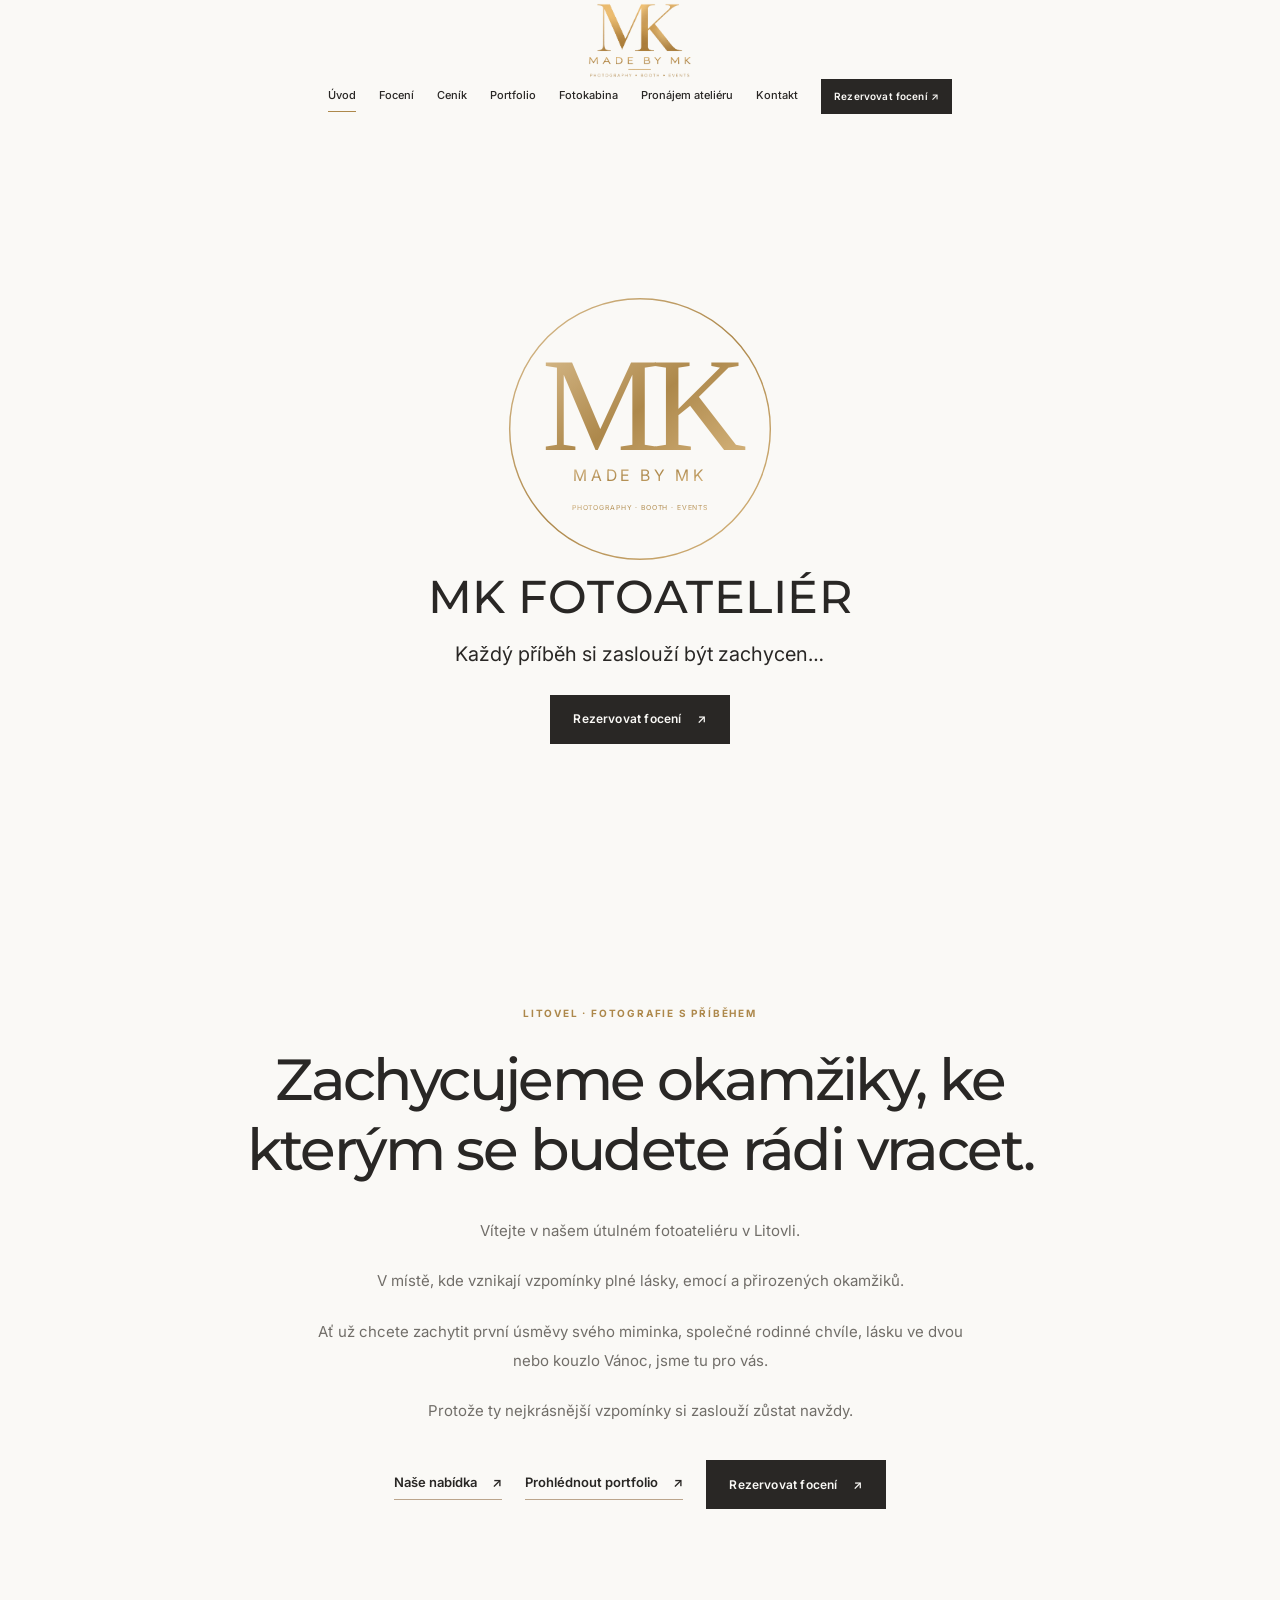
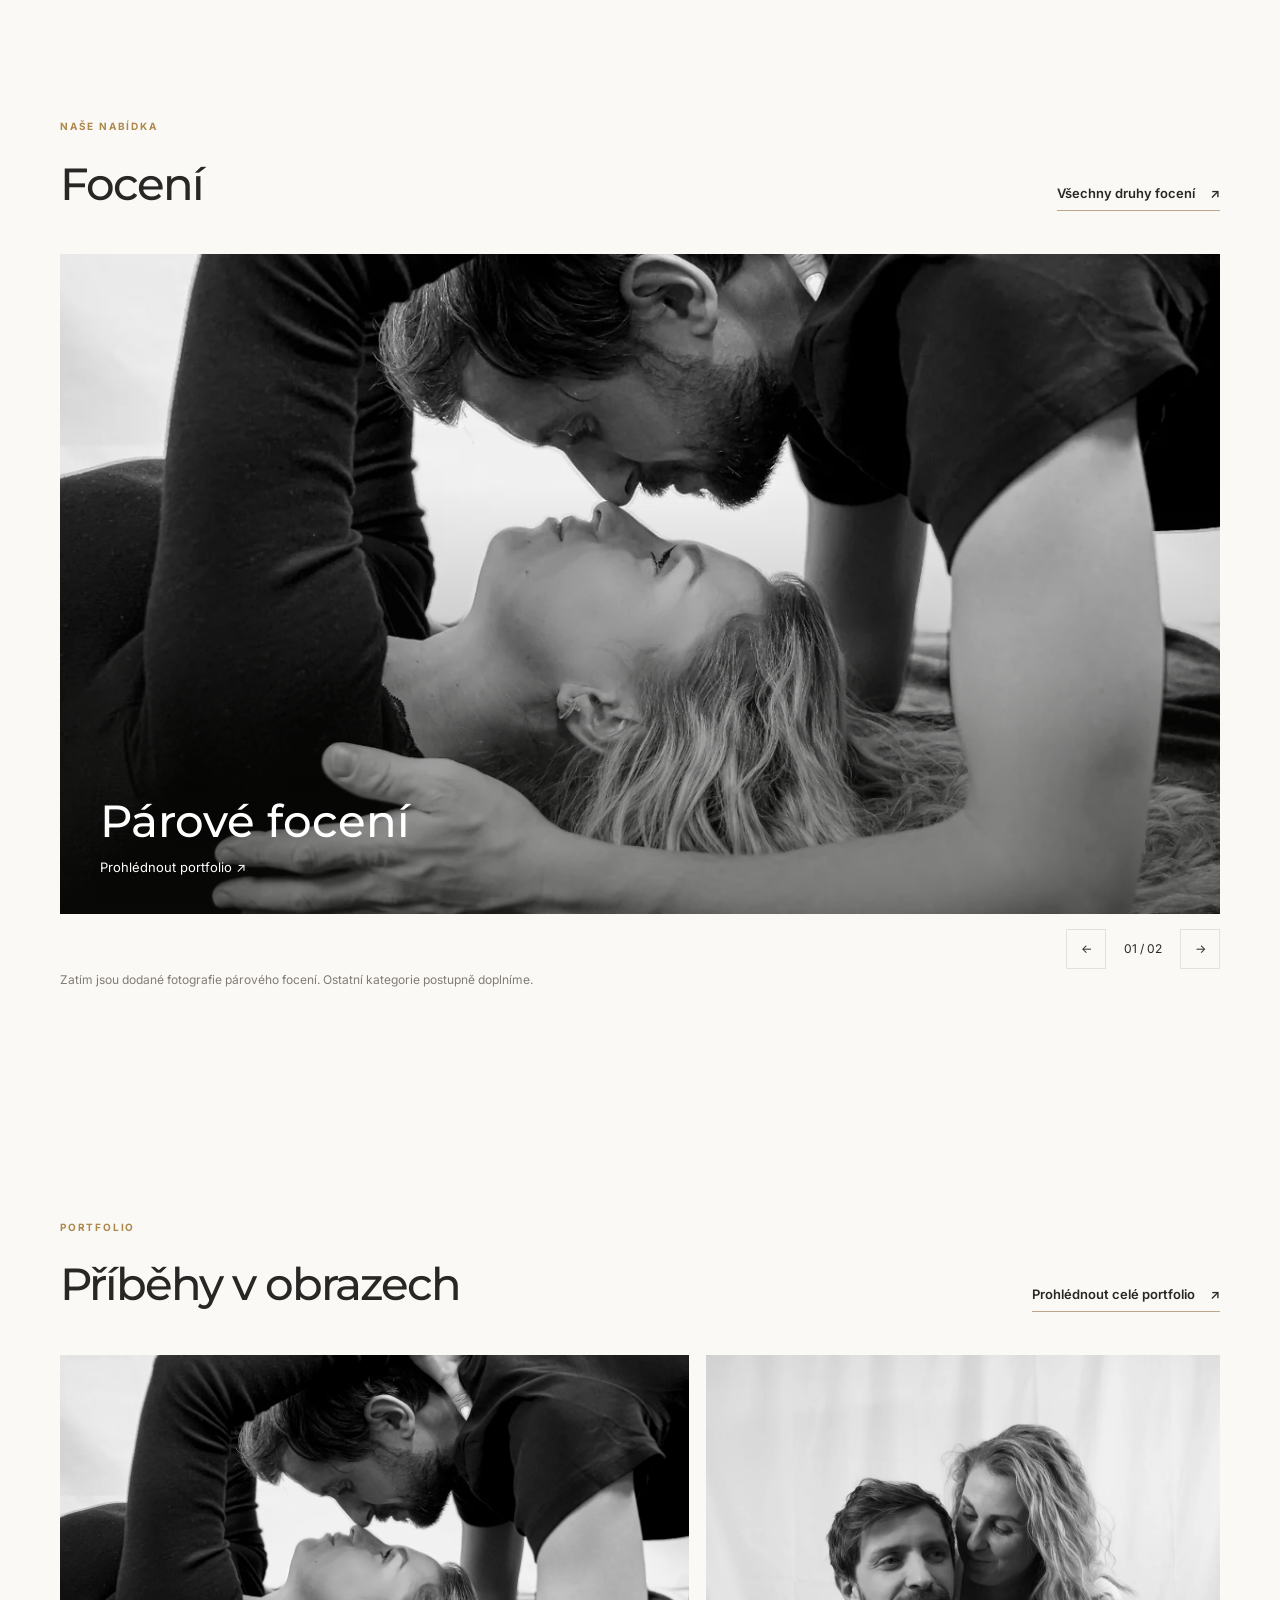
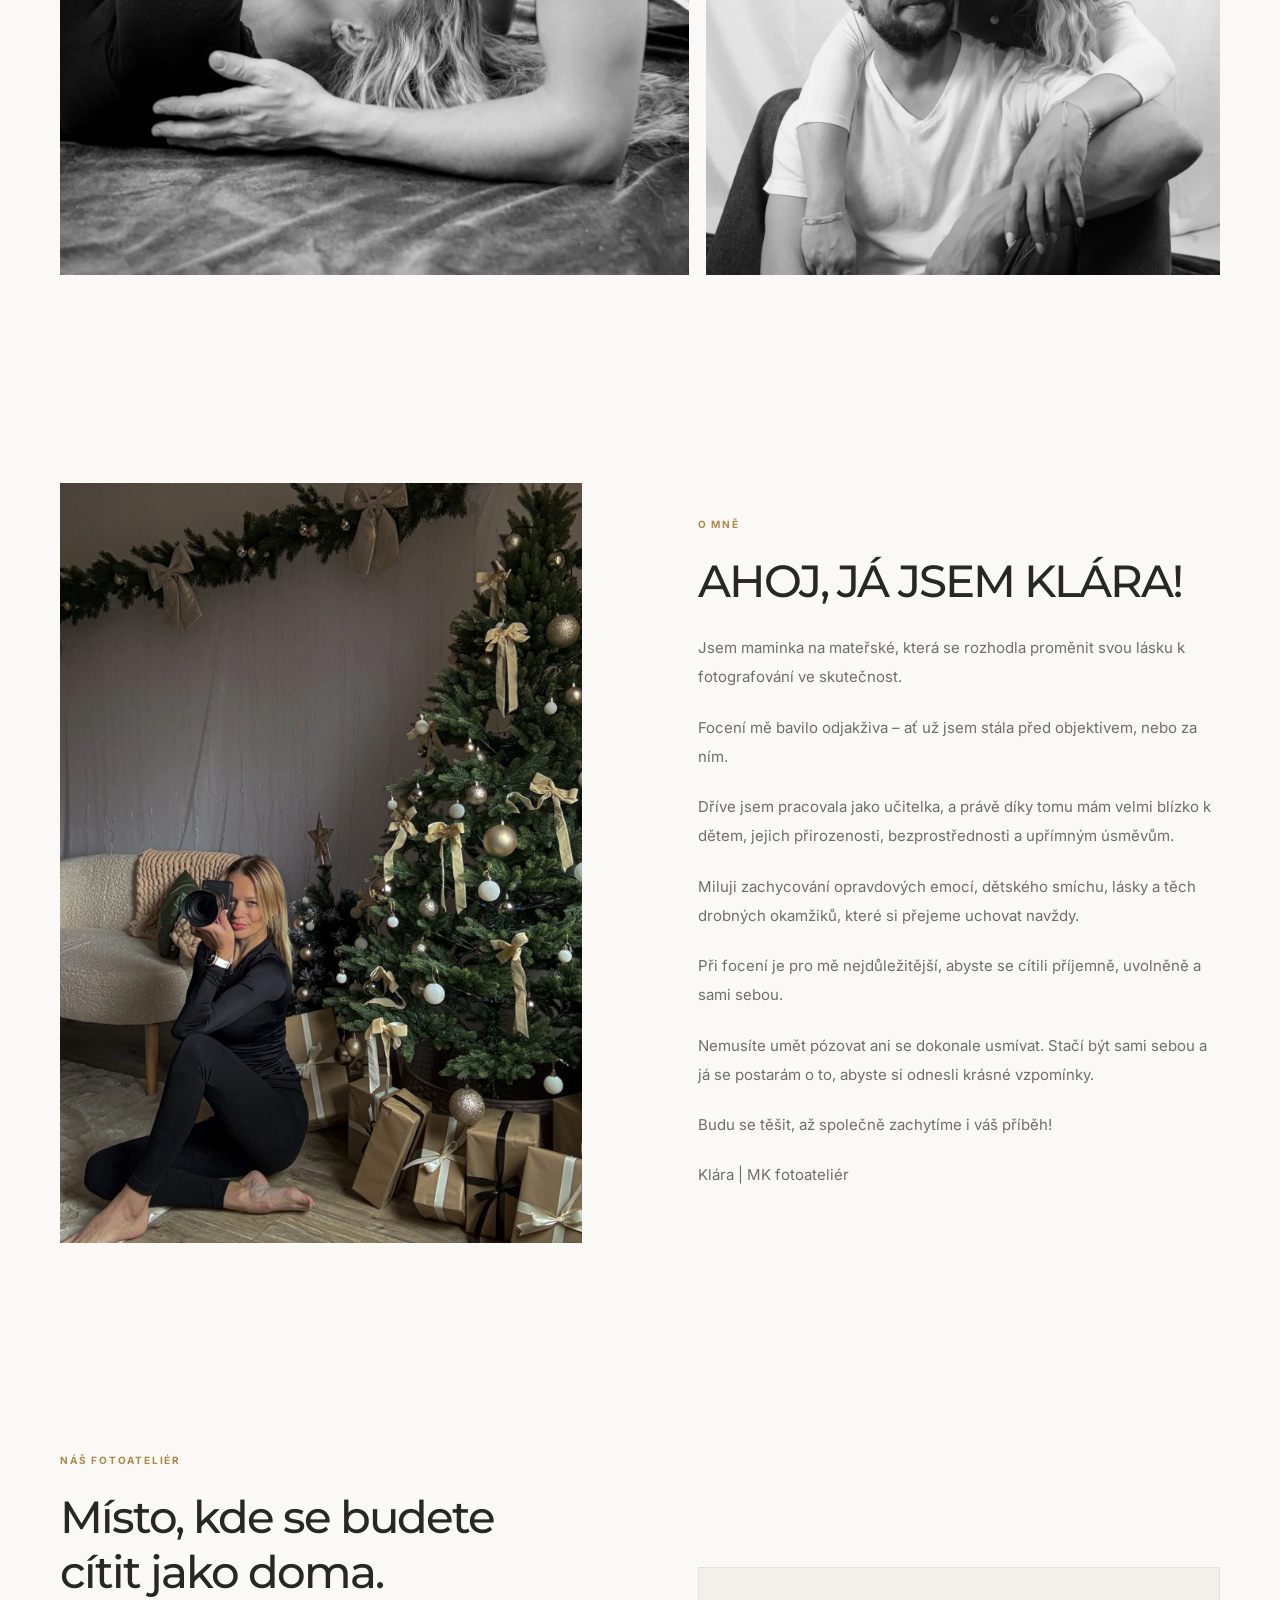
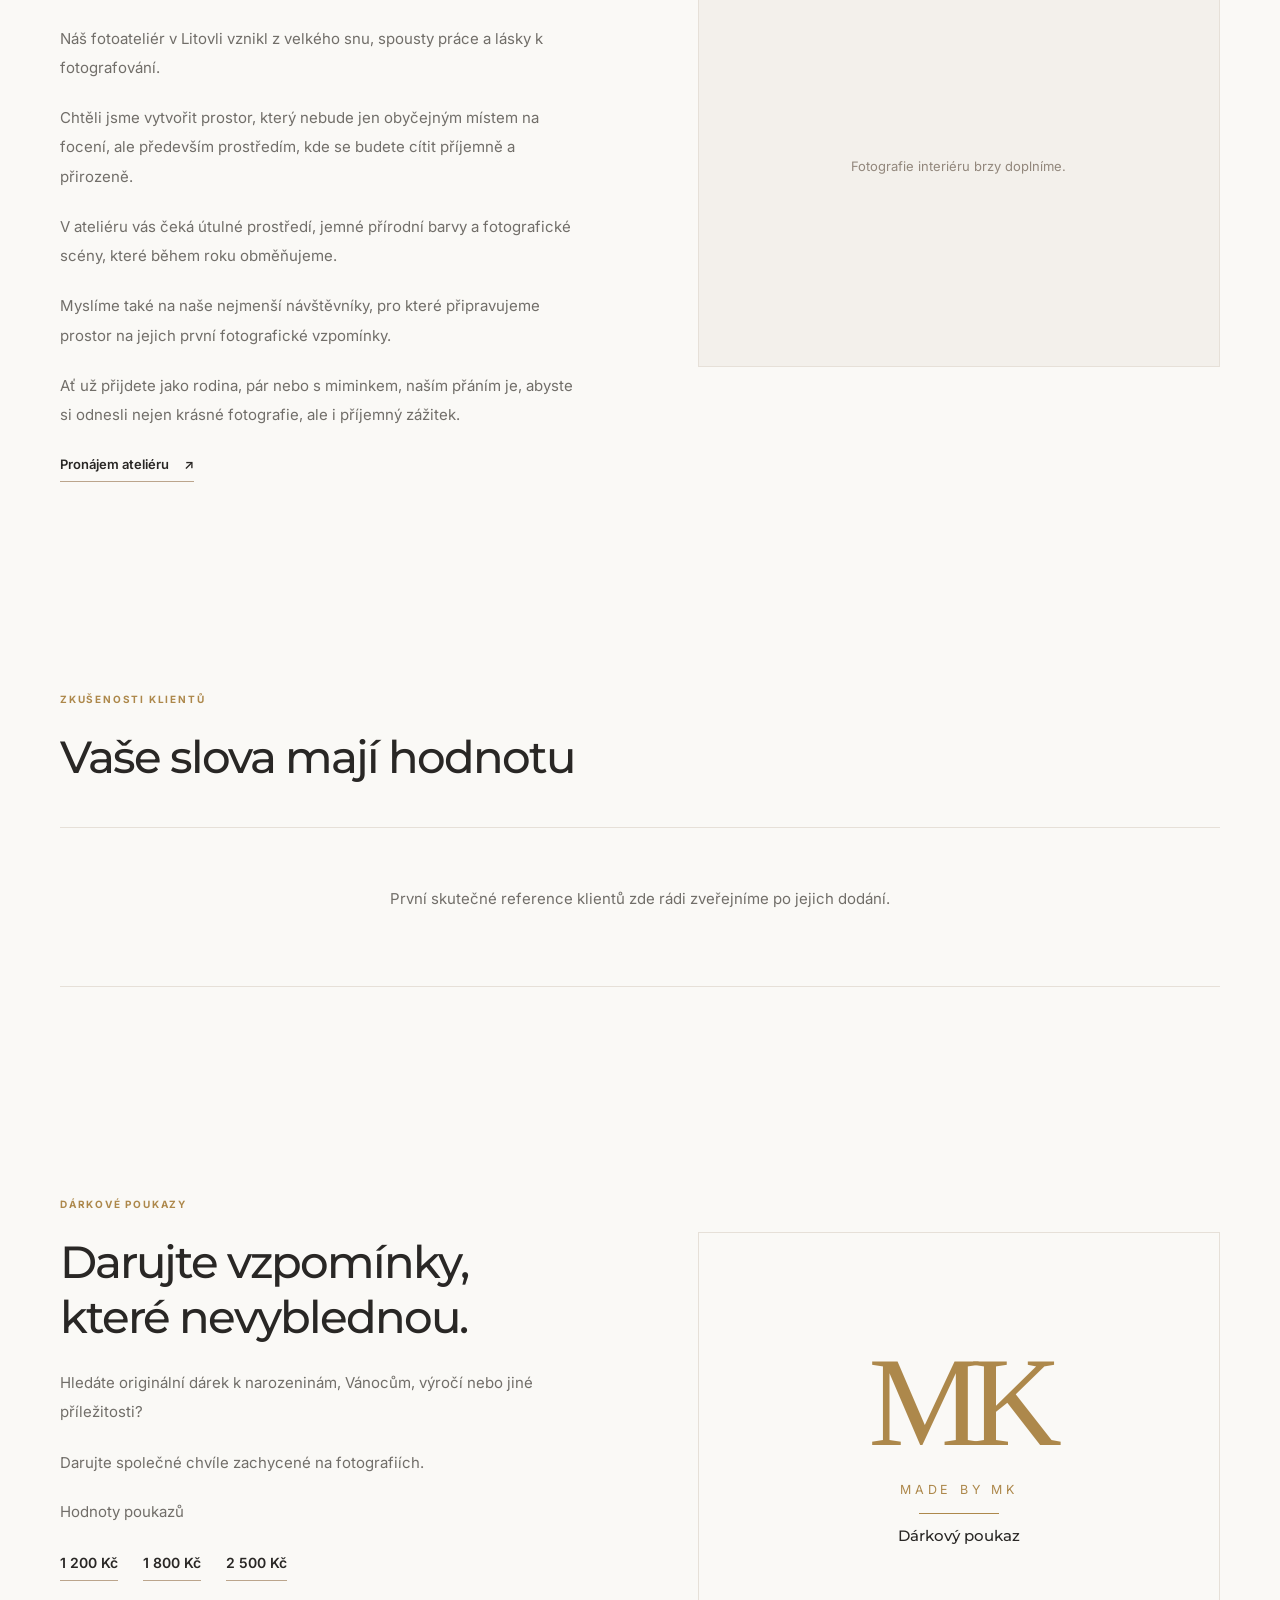
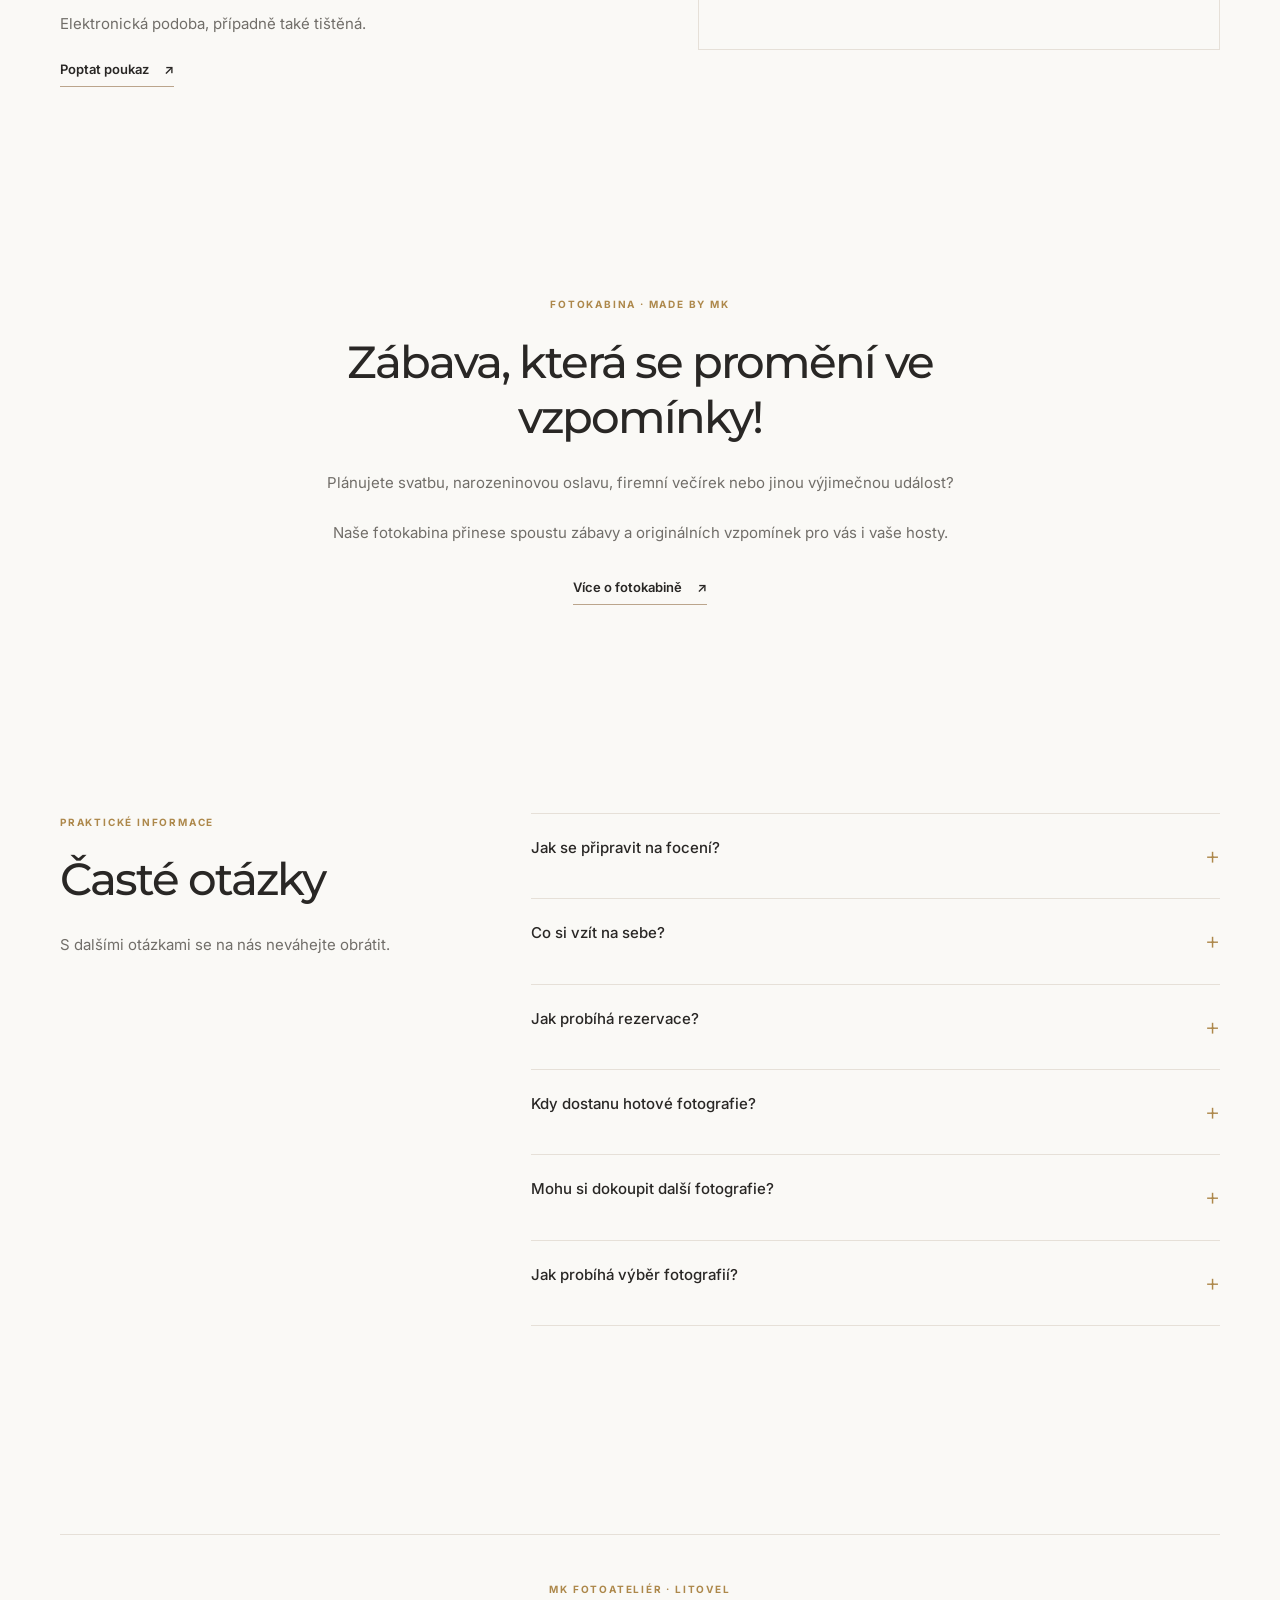
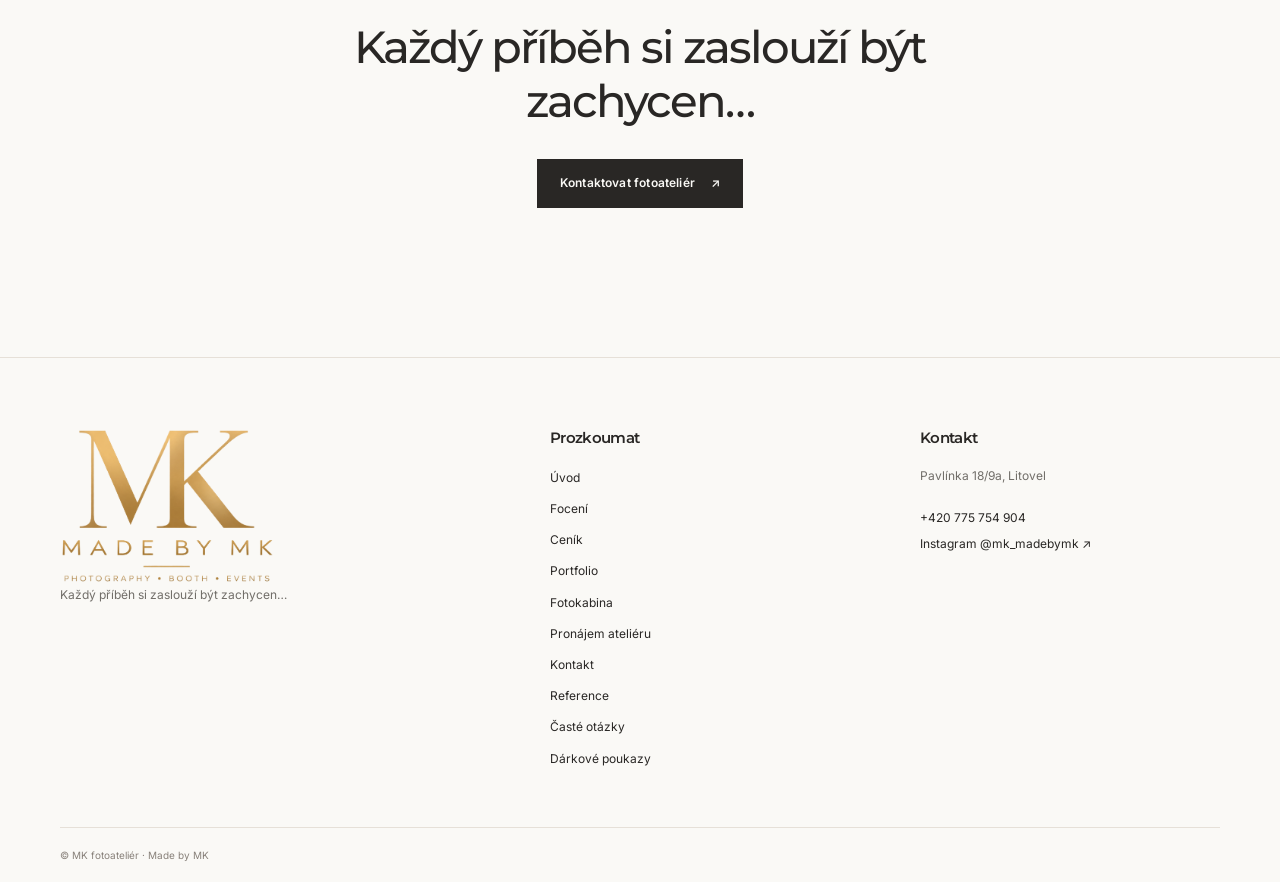
==== index.html @ 687270e0 "first commit" ====
<!doctype html><html lang="cs"><head><meta charset="utf-8"><meta name="viewport" content="width=device-width,initial-scale=1">
<meta name="robots" content="noindex,nofollow"><meta name="description" content="MK fotoateliér v Litovli – fotografie, vzpomínky, přirozené okamžiky.">
<meta name="theme-color" content="#FAF9F6"><title>Úvod | MK fotoateliér</title>
<link rel="icon" type="image/webp" href="media/logo-mk-bez-kruhu.webp">
<link rel="preconnect" href="https://fonts.googleapis.com"><link rel="preconnect" href="https://fonts.gstatic.com" crossorigin>
<link href="https://fonts.googleapis.com/css2?family=Inter:wght@400;500;600;700&family=Montserrat:wght@400;500;600;700&display=swap" rel="stylesheet">
<link rel="stylesheet" href="assets/style.css"><script src="assets/script.js" defer></script></head><body class="page-index">
<a class="skip" href="#main">Přeskočit na obsah</a>
<header class="site-header"><div class="header-container">
<a class="brand" href="index.html" aria-label="MK fotoateliér – úvod"><img src="media/logo-mk-bez-kruhu.webp" alt="MK Made by MK – Photography, Booth, Events" class="brand-image" loading="eager" decoding="async"></a>
<button class="menu-btn" type="button" aria-controls="nav" aria-expanded="false" aria-label="Otevřít menu"><span></span><span></span><span></span></button>
<nav id="nav" class="site-nav" aria-label="Hlavní navigace"><a href="index.html" aria-current="page">Úvod</a><a href="foceni.html">Focení</a><a href="cenik.html">Ceník</a><a href="portfolio.html">Portfolio</a><a href="fotokabina.html">Fotokabina</a><a href="pronajem-atelieru.html">Pronájem ateliéru</a><a href="kontakt.html">Kontakt</a><a class="nav-reserve" href="kontakt.html#rezervace">Rezervovat focení ↗</a></nav>
</div></header>
<main id="main"><section class="hero" aria-label="Úvodní video MK fotoateliér">
<video class="hero-video" autoplay muted loop playsinline preload="none" aria-hidden="true"><source src="media/uvod.mp4" type="video/mp4"></video>
<div class="hero-overlay"><div class="hero-logo-motion" aria-label="MK Made by MK">
<svg viewBox="0 0 400 400" role="img" aria-label="MK Made by MK – Photography, Booth, Events"><defs><linearGradient id="golden" x1="0" y1="0" x2="1" y2="1"><stop offset="0" stop-color="#DCC092"/><stop offset=".5" stop-color="#AD884B"/><stop offset="1" stop-color="#DAB982"/></linearGradient></defs>
<circle class="logo-ring" cx="200" cy="200" r="181" stroke="url(#golden)" fill="none" stroke-width="2"/>
<text x="200" y="229" text-anchor="middle" font-size="184" fill="url(#golden)" font-family="Georgia,serif" letter-spacing="-12" class="logo-monogram">MK</text>
<text x="200" y="272" text-anchor="middle" font-size="22" letter-spacing="5" fill="url(#golden)" class="logo-sub">MADE BY MK</text>
<path d="M170 293H230" stroke="url(#golden)" stroke-width="1.7" class="logo-sub" />
<text x="200" y="313" text-anchor="middle" font-size="9.5" letter-spacing="1.2" fill="url(#golden)" class="logo-sub">PHOTOGRAPHY · BOOTH · EVENTS</text>
</svg></div>
<div class="hero-message"><h1>MK FOTOATELIÉR</h1><p>Každý příběh si zaslouží být zachycen…</p><a class="button" href="kontakt.html#rezervace">Rezervovat focení <span aria-hidden="true">↗</span></a></div></div>
</section><section class="section"><div class="container intro-editorial"><span class="eyebrow">Litovel · fotografie s příběhem</span><h2>Zachycujeme okamžiky, ke kterým se budete rádi vracet.</h2><div class="longform"><p>Vítejte v našem útulném fotoateliéru v Litovli.</p><p>V místě, kde vznikají vzpomínky plné lásky, emocí a přirozených okamžiků.</p><p>Ať už chcete zachytit první úsměvy svého miminka, společné rodinné chvíle, lásku ve dvou nebo kouzlo Vánoc, jsme tu pro vás.</p><p>Protože ty nejkrásnější vzpomínky si zaslouží zůstat navždy.</p></div><div class="links-row"><a class="text-link" href="foceni.html">Naše nabídka <span aria-hidden="true">↗</span></a><a class="text-link" href="portfolio.html">Prohlédnout portfolio <span aria-hidden="true">↗</span></a><a class="button" href="kontakt.html#rezervace">Rezervovat focení <span aria-hidden="true">↗</span></a></div></div></section><section class="section" id="foceni"><div class="container"><div class="section-top"><div><span class="eyebrow">Naše nabídka</span><h2>Focení</h2></div><a class="text-link" href="foceni.html">Všechny druhy focení <span aria-hidden="true">↗</span></a></div><div class="showcase" data-slideshow><div class="showcase-stage"><a class="showcase-slide" href="portfolio.html#parove-foceni" aria-hidden="false" tabindex="0" data-slide><img src="media/parove-foceni-01.webp" alt="Párové focení – společný okamžik" class="" loading="eager" decoding="async"><span class="slide-shade"></span><span class="slide-label"><strong>Párové focení</strong><small>Prohlédnout portfolio ↗</small></span></a><a class="showcase-slide" href="portfolio.html#parove-foceni" aria-hidden="true" tabindex="-1" data-slide><img src="media/parove-foceni-02.webp" alt="Párové focení – společný portrét" class="" loading="lazy" decoding="async"><span class="slide-shade"></span><span class="slide-label"><strong>Párové focení</strong><small>Prohlédnout portfolio ↗</small></span></a></div><div class="showcase-nav"><button type="button" data-prev aria-label="Předchozí fotografie">←</button><span data-counter>01 / 02</span><button type="button" data-next aria-label="Další fotografie">→</button></div></div><p class="quiet">Zatím jsou dodané fotografie párového focení. Ostatní kategorie postupně doplníme.</p></div></section><section class="section" id="portfolio"><div class="container"><div class="section-top"><div><span class="eyebrow">Portfolio</span><h2>Příběhy v obrazech</h2></div><a class="text-link" href="portfolio.html">Prohlédnout celé portfolio <span aria-hidden="true">↗</span></a></div><div class="mosaic"><a href="portfolio.html#parove-foceni"><img src="media/parove-foceni-01.webp" alt="Párové focení – společný okamžik" class="" loading="lazy" decoding="async"></a><a href="portfolio.html#parove-foceni"><img src="media/parove-foceni-02.webp" alt="Párové focení – společný portrét" class="" loading="lazy" decoding="async"></a></div></div></section><section class="section" id="o-mne"><div class="container about-grid"><div class="about-image"><img src="media/klara-o-mne.webp" alt="Klára s fotoaparátem v ateliéru" class="" loading="lazy" decoding="async"></div><div class="about-copy"><span class="eyebrow">O mně</span><h2>AHOJ, JÁ JSEM KLÁRA!</h2><div class="longform"><p>Jsem maminka na mateřské, která se rozhodla proměnit svou lásku k fotografování ve skutečnost.</p><p>Focení mě bavilo odjakživa – ať už jsem stála před objektivem, nebo za ním.</p><p>Dříve jsem pracovala jako učitelka, a právě díky tomu mám velmi blízko k dětem, jejich přirozenosti, bezprostřednosti a upřímným úsměvům.</p><p>Miluji zachycování opravdových emocí, dětského smíchu, lásky a těch drobných okamžiků, které si přejeme uchovat navždy.</p><p>Při focení je pro mě nejdůležitější, abyste se cítili příjemně, uvolněně a sami sebou.</p><p>Nemusíte umět pózovat ani se dokonale usmívat. Stačí být sami sebou a já se postarám o to, abyste si odnesli krásné vzpomínky.</p><p>Budu se těšit, až společně zachytíme i váš příběh!</p><p>Klára | MK fotoateliér</p></div></div></div></section><section class="section" id="atelier"><div class="container studio-grid"><div><span class="eyebrow">Náš fotoateliér</span><h2>Místo, kde se budete cítit jako doma.</h2><div class="longform"><p>Náš fotoateliér v Litovli vznikl z velkého snu, spousty práce a lásky k fotografování.</p><p>Chtěli jsme vytvořit prostor, který nebude jen obyčejným místem na focení, ale především prostředím, kde se budete cítit příjemně a přirozeně.</p><p>V ateliéru vás čeká útulné prostředí, jemné přírodní barvy a fotografické scény, které během roku obměňujeme.</p><p>Myslíme také na naše nejmenší návštěvníky, pro které připravujeme prostor na jejich první fotografické vzpomínky.</p><p>Ať už přijdete jako rodina, pár nebo s miminkem, naším přáním je, abyste si odnesli nejen krásné fotografie, ale i příjemný zážitek.</p></div><a class="text-link" href="pronajem-atelieru.html">Pronájem ateliéru <span aria-hidden="true">↗</span></a></div><div class="empty-gallery-frame"><span>Fotografie interiéru brzy doplníme.</span></div></div></section><section class="section" id="reference"><div class="container"><div class="section-top"><div><span class="eyebrow">Zkušenosti klientů</span><h2>Vaše slova mají hodnotu</h2></div></div><div class="simple-empty"><p>První skutečné reference klientů zde rádi zveřejníme po jejich dodání.</p></div></div></section><section class="section" id="poukazy"><div class="container voucher-grid"><div><span class="eyebrow">Dárkové poukazy</span><h2>Darujte vzpomínky, které nevyblednou.</h2><div class="longform"><p>Hledáte originální dárek k narozeninám, Vánocům, výročí nebo jiné příležitosti?</p><p>Darujte společné chvíle zachycené na fotografiích.</p></div><p>Hodnoty poukazů</p><div class="voucher-values"><span>1 200 Kč</span><span>1 800 Kč</span><span>2 500 Kč</span></div><p>Elektronická podoba, případně také tištěná.</p><a class="text-link" href="kontakt.html#kontakt">Poptat poukaz <span aria-hidden="true">↗</span></a></div><div class="voucher-art" aria-hidden="true"><span>MK</span><small>MADE BY MK</small><i></i><strong>Dárkový poukaz</strong></div></div></section><section class="section"><div class="container narrow-promo"><span class="eyebrow">Fotokabina · Made by MK</span><h2>Zábava, která se promění ve vzpomínky!</h2><div class="longform"><p>Plánujete svatbu, narozeninovou oslavu, firemní večírek nebo jinou výjimečnou událost?</p><p>Naše fotokabina přinese spoustu zábavy a originálních vzpomínek pro vás i vaše hosty.</p></div><a class="text-link" href="fotokabina.html">Více o fotokabině <span aria-hidden="true">↗</span></a></div></section><section class="section" id="faq"><div class="container faq-grid"><div><span class="eyebrow">Praktické informace</span><h2>Časté otázky</h2><p>S dalšími otázkami se na nás neváhejte obrátit.</p></div><div class="faq-list"><details><summary>Jak se připravit na focení?<span>+</span></summary><p>Odpověď připravujeme.</p></details><details><summary>Co si vzít na sebe?<span>+</span></summary><p>Odpověď připravujeme.</p></details><details><summary>Jak probíhá rezervace?<span>+</span></summary><p>Odpověď připravujeme.</p></details><details><summary>Kdy dostanu hotové fotografie?<span>+</span></summary><p>Odpověď připravujeme.</p></details><details><summary>Mohu si dokoupit další fotografie?<span>+</span></summary><p>Odpověď připravujeme.</p></details><details><summary>Jak probíhá výběr fotografií?<span>+</span></summary><p>Odpověď připravujeme.</p></details></div></div></section><section class="section"><div class="container final-block"><span class="eyebrow">MK fotoateliér · Litovel</span><h2>Každý příběh si zaslouží být zachycen…</h2><a class="button" href="kontakt.html">Kontaktovat fotoateliér <span aria-hidden="true">↗</span></a></div></section></main><footer class="footer"><div class="container footer-cols">
<div><a class="footer-brand" href="index.html"><img src="media/logo-mk-bez-kruhu.webp" alt="MK Made by MK" class="footer-brand-image" loading="lazy" decoding="async"></a><p>Každý příběh si zaslouží být zachycen…</p></div>
<div><h2>Prozkoumat</h2><div class="footer-links"><a href="index.html">Úvod</a><a href="foceni.html">Focení</a><a href="cenik.html">Ceník</a><a href="portfolio.html">Portfolio</a><a href="fotokabina.html">Fotokabina</a><a href="pronajem-atelieru.html">Pronájem ateliéru</a><a href="kontakt.html">Kontakt</a><a href="index.html#reference">Reference</a><a href="index.html#faq">Časté otázky</a><a href="index.html#poukazy">Dárkové poukazy</a></div></div>
<div><h2>Kontakt</h2><p>Pavlínka 18/9a, Litovel</p><a href="tel:+420775754904">+420 775 754 904</a><a href="https://www.instagram.com/mk_madebymk/" target="_blank" rel="noopener noreferrer">Instagram @mk_madebymk ↗</a></div>
</div><div class="container footer-low"><span>© MK fotoateliér · Made by MK</span></div></footer></body></html>
---- assets/style.css ----
:root{--paper:#FAF9F6;--ink:#292725;--muted:#716E69;--gold:#AD884B;--sand:#EDE4D9;--taupe:#BBA58C;--line:#E6E0D8;--font:'Inter',Arial,sans-serif;--head:'Montserrat',Arial,sans-serif}
*,*::before,*::after{box-sizing:border-box}html{scroll-behavior:smooth;scroll-padding-top:30px}body{margin:0;color:var(--ink);background:var(--paper);font:400 15px/1.85 var(--font);-webkit-font-smoothing:antialiased}h1,h2,h3,h4{font-family:var(--head);font-weight:500;letter-spacing:-.045em;line-height:1.22;margin:0 0 24px}h1{font-size:clamp(39px,5.7vw,82px)}h2{font-size:clamp(29px,3.5vw,49px)}h3{font-size:22px}p{margin:0 0 18px;color:var(--muted)}a{color:inherit;text-decoration:none}button,input,textarea,select{font:inherit}a:focus-visible,button:focus-visible,summary:focus-visible{outline:2px solid var(--gold);outline-offset:4px}img{display:block;max-width:100%}.container{width:min(1160px,calc(100% - 92px));margin:auto}.section{padding:104px 0;background:var(--paper)}.section.compact{padding-top:50px}.eyebrow{display:block;text-transform:uppercase;letter-spacing:.18em;font-size:10px;font-weight:700;color:var(--gold);margin-bottom:21px}.longform p{line-height:1.95;margin:0 0 21px}.quiet{font-size:12px;color:#817B74}.button,.nav-reserve{display:inline-flex;align-items:center;justify-content:center;gap:16px;padding:13px 23px;min-height:49px;background:var(--ink);color:var(--paper);font-size:12px;font-weight:600;letter-spacing:.015em;transition:background .2s,transform .2s}.button:hover,.nav-reserve:hover{background:#554a3c;transform:translateY(-1px)}.text-link{font-size:13px;font-weight:600;color:var(--ink);display:inline-flex;align-items:center;gap:15px;border-bottom:1px solid var(--taupe);padding-bottom:5px}.text-link:hover{color:#866837}.links-row{display:flex;align-items:center;gap:23px;flex-wrap:wrap;margin-top:35px}.section-top{display:flex;justify-content:space-between;align-items:end;gap:22px;margin-bottom:43px}.section-top h2{margin-bottom:0}
.skip{position:absolute;left:-999px;top:5px;background:white;color:black;padding:8px;z-index:900}.skip:focus{left:10px}
.site-header{height:120px;position:relative;z-index:50;background:transparent}.header-container{height:100%;width:min(1240px,calc(100% - 48px));margin:auto;display:flex;flex-direction:column;align-items:center;justify-content:center;gap:5px}.brand{display:flex;align-items:center;justify-content:center;height:67px;width:185px}.brand-image{height:75px;width:150px;object-fit:contain}.site-nav{display:flex;align-items:center;justify-content:center;gap:clamp(13px,1.8vw,27px);width:100%}.site-nav>a:not(.nav-reserve){font:500 11px/1.3 var(--font);padding:8px 0;white-space:nowrap;border-bottom:1px solid transparent}.site-nav>a[aria-current=page],.site-nav>a:not(.nav-reserve):hover{border-bottom-color:var(--gold)}.nav-reserve{min-height:35px;padding:7px 13px;font-size:10px;white-space:nowrap}.menu-btn{display:none;border:0;background:transparent;cursor:pointer}.page-index .site-header{position:absolute;top:0;left:0;right:0}.page-index main{position:relative}
.hero{height:100svh;min-height:550px;position:relative;background:var(--paper);overflow:hidden}.hero-video{position:absolute;inset:0;width:100%;height:100%;object-fit:cover}.hero-overlay{position:relative;z-index:1;width:100%;height:100%;display:flex;flex-direction:column;justify-content:center;align-items:center;text-align:center;padding:165px 24px 36px}.hero-logo-motion{width:clamp(245px,32vh,350px);height:clamp(245px,32vh,350px);flex:none}.hero-logo-motion svg{display:block;width:100%;height:100%;overflow:visible}.logo-ring{stroke-dasharray:1138;stroke-dashoffset:1138;animation:ring-reveal 3s ease-in-out .25s both}.logo-monogram{opacity:0;animation:logo-reveal 1.35s ease-out 1.25s both}.logo-sub{opacity:0;animation:logo-reveal 1.25s ease-out 2.3s both}.hero-message{animation:content-reveal 1.2s ease-out 3.5s both}.hero-message h1{font-size:clamp(27px,3.6vw,48px);margin:-4px 0 10px;letter-spacing:.01em}.hero-message p{font-size:clamp(14px,1.6vw,20px);color:var(--ink);margin-bottom:22px}.hero-hint{position:absolute;right:25px;bottom:19px;z-index:1;color:#90887c;font-size:10px;letter-spacing:.01em}@keyframes ring-reveal{to{stroke-dashoffset:0}}@keyframes logo-reveal{from{opacity:0;transform:translateY(7px)}to{opacity:1;transform:translateY(0)}}@keyframes content-reveal{from{opacity:0;transform:translateY(16px)}to{opacity:1;transform:translateY(0)}}
.page-index .hero:has(video:not([data-missing])){isolation:isolate}.intro-editorial{max-width:820px;text-align:center}.intro-editorial h2{font-size:clamp(32px,4.5vw,59px);max-width:790px;margin:0 auto 32px}.intro-editorial .longform{max-width:680px;margin:auto}.intro-editorial .links-row{justify-content:center}.showcase{position:relative}.showcase-stage{height:clamp(360px,55vw,660px);position:relative;overflow:hidden;background:#F2EEE8}.showcase-slide{position:absolute;inset:0;opacity:0;transition:opacity 1.3s ease;pointer-events:none}.showcase-slide.is-active{opacity:1;pointer-events:auto}.showcase-slide>img{width:100%;height:100%;object-fit:cover;object-position:center 42%;transition:transform 8s ease}.showcase-slide.is-active>img{transform:scale(1.04)}.slide-shade{position:absolute;inset:0;background:linear-gradient(0deg,rgba(16,16,14,.48),transparent 65%)}.slide-label{position:absolute;bottom:35px;left:40px;color:white;display:flex;flex-direction:column;gap:7px}.slide-label strong{font:500 clamp(27px,3.5vw,49px)/1.2 var(--head)}.slide-label small{font-size:13px}.showcase-nav{display:flex;justify-content:flex-end;align-items:center;gap:18px;margin-top:15px;font-size:12px}.showcase-nav button{cursor:pointer;border:1px solid var(--line);background:transparent;color:var(--ink);height:40px;width:40px}.showcase-nav button:hover{border-color:var(--gold)}.mosaic{display:grid;grid-template-columns:1.1fr .9fr;gap:17px}.mosaic img{width:100%;height:520px;object-fit:cover}.mosaic a:nth-child(2) img{object-position:50% 35%}.about-grid,.studio-grid,.voucher-grid,.duo,.contact-grid{display:grid;grid-template-columns:1fr 1fr;gap:clamp(45px,9vw,120px);align-items:center}.about-image{height:min(760px,80vw);overflow:hidden;background:#eee9e2}.about-image img{width:100%;height:100%;object-fit:cover;object-position:center 42%}.studio-grid .empty-gallery-frame{min-height:400px}.empty-gallery-frame{min-height:320px;background:#F3F0EB;border:1px solid var(--line);display:flex;justify-content:center;align-items:center;text-align:center;padding:30px;color:#92877c;font-size:13px}.empty-gallery-frame.tall{min-height:530px}.simple-empty{min-height:160px;display:flex;align-items:center;justify-content:center;text-align:center;border-top:1px solid var(--line);border-bottom:1px solid var(--line);padding:30px}.voucher-values{display:flex;gap:14px 25px;flex-wrap:wrap;margin:20px 0 29px}.voucher-values span{border-bottom:1px solid var(--taupe);padding:4px 0;font-size:14px;font-weight:600}.voucher-art{width:100%;aspect-ratio:5/4;border:1px solid var(--line);display:flex;flex-direction:column;align-items:center;justify-content:center;gap:12px}.voucher-art>span{color:var(--gold);font:400 clamp(75px,10vw,140px)/1 Georgia,serif;letter-spacing:-.10em}.voucher-art small{letter-spacing:.3em;color:var(--gold)}.voucher-art i{width:80px;height:1px;background:var(--gold)}.voucher-art strong{font:500 15px var(--head)}.narrow-promo{max-width:800px;text-align:center}.narrow-promo .longform{max-width:640px;margin:0 auto 25px}.faq-grid{display:grid;grid-template-columns:.65fr 1.35fr;gap:12%}.faq-list{border-top:1px solid var(--line)}.faq-list details{border-bottom:1px solid var(--line)}.faq-list summary{font-weight:500;cursor:pointer;list-style:none;display:flex;justify-content:space-between;gap:20px;padding:20px 0}.faq-list summary::-webkit-details-marker{display:none}.faq-list summary span{font-size:24px;color:var(--gold);font-weight:300}.faq-list details[open] summary span{transform:rotate(45deg)}.faq-list details p{padding-bottom:16px;font-size:13px}.final-block{text-align:center;padding:45px 0;border-top:1px solid var(--line)}.final-block h2{max-width:760px;margin:0 auto 30px}
.page-intro{padding:80px 0 30px;min-height:240px}.page-intro h1{font-size:clamp(39px,5.4vw,70px);max-width:950px}.page-intro p{max-width:780px}.service-row{display:grid;grid-template-columns:.95fr 1.05fr;gap:8%;align-items:center;margin-bottom:100px;scroll-margin-top:35px}.service-row:nth-child(even) .service-photo{order:2}.service-photo{min-height:420px;aspect-ratio:4/5}.service-photo img{width:100%;height:100%;object-fit:cover}.service-photo .empty-gallery-frame{height:100%}.service-copy h3{font:500 16px/1.6 var(--head);margin-bottom:24px;color:#6d5f4f}.service-copy .links-row{gap:19px}.service-copy .button{font-size:11px}.pricing-group{margin-bottom:80px;scroll-margin-top:40px;border-bottom:1px solid var(--line);padding-bottom:50px}.pricing-group h2{font-size:32px;margin-bottom:9px}.price-grid{display:grid;grid-template-columns:repeat(2,minmax(0,1fr));gap:30px;margin-top:28px}.price-card{border:1px solid var(--line);padding:30px}.price-card .number,.special-package .number{font:500 clamp(29px,3vw,43px)/1.2 var(--head);margin:18px 0 22px;color:var(--ink)}.price-card ul,.special-package ul{list-style:none;padding:0;margin:0 0 26px}.price-card li,.special-package li{padding:8px 0;border-bottom:1px solid var(--line);font-size:13px;color:var(--muted)}.special-package{border:1px solid var(--line);padding:42px;max-width:900px}.special-package small{color:#8c7250;display:block}.filters{display:flex;flex-wrap:wrap;gap:9px 20px;margin-bottom:65px}.filter-link{font-size:13px;border-bottom:1px solid var(--line);padding-bottom:4px}.filter-link:hover{border-color:var(--gold)}.portfolio-group{scroll-margin-top:40px;margin-bottom:70px}.portfolio-group h2{font-size:27px;margin-bottom:24px}.portfolio-grid{display:grid;grid-template-columns:repeat(2,minmax(0,1fr));gap:15px}.gallery-thumb{display:block;padding:0;border:0;cursor:zoom-in;overflow:hidden;background:#eee}.gallery-thumb img{width:100%;height:540px;object-fit:cover}.gallery-thumb:hover img{transform:scale(1.018)}.lightbox[hidden]{display:none}.lightbox{position:fixed;inset:0;z-index:1000;background:rgba(19,19,18,.94);display:flex;flex-direction:column;justify-content:center;align-items:center;padding:60px 20px}.lightbox img{max-height:80vh;max-width:90vw;object-fit:contain}.lightbox p{font-size:13px;margin:15px 0;color:white}.lightbox-close{position:absolute;top:15px;right:25px;border:0;background:transparent;color:white;cursor:pointer;font-size:38px}.rental-prices{display:grid;grid-template-columns:repeat(3,1fr);gap:22px;margin:26px 0 24px}.rental-item{border:1px solid var(--line);padding:33px 27px}.rental-item h3{font-size:20px}.rental-item strong{font:500 27px var(--head)}.contact-grid{align-items:start}.contact-grid h2{font-size:34px}.contact-grid address{font-style:normal;color:var(--muted);margin-bottom:13px}.contact-grid p a{border-bottom:1px solid var(--taupe)}.contact-photo img{width:100%;object-fit:cover;min-height:360px}.demo-contact{margin-top:55px;border-top:1px solid var(--line);padding-top:38px}.demo-contact h2{font-size:24px}.map-shell{min-height:340px;border:1px solid var(--line);position:relative}.map-shell iframe{width:100%;height:360px;border:0}.map-placeholder{min-height:360px;display:flex;flex-direction:column;align-items:center;justify-content:center;gap:19px;color:var(--muted);font-size:14px}.map-placeholder button{border:1px solid var(--ink);background:var(--ink);color:white;padding:11px 22px;cursor:pointer}
.footer{padding:70px 0 18px;background:var(--paper);border-top:1px solid var(--line)}.footer-cols{display:grid;grid-template-columns:1.4fr 1fr 1fr;gap:70px;align-items:start}.footer-brand{display:block;max-width:220px}.footer-brand-image{max-width:215px;width:100%;height:auto;object-fit:contain}.footer p{font-size:12px;max-width:290px}.footer h2{font:600 15px var(--head);margin-bottom:18px}.footer-links{display:flex;flex-direction:column;align-items:flex-start;gap:5px}.footer a:not(.footer-brand){display:block;font-size:12px;padding:2px 0}.footer a:hover{color:#977238}.footer-low{border-top:1px solid var(--line);padding-top:18px;margin-top:55px;display:flex;justify-content:space-between;gap:20px;color:#88817a;font-size:10px}
@media(max-width:1050px){.site-header{height:100px}.header-container{width:calc(100% - 45px)}.site-nav{gap:13px}.site-nav>a:not(.nav-reserve){font-size:10px}.container{width:calc(100% - 70px)}.section{padding:82px 0}.page-index .site-header{top:0}}
@media(max-width:820px){.container{width:calc(100% - 40px)}.site-header{height:85px}.header-container{flex-direction:row;justify-content:space-between;width:calc(100% - 34px)}.brand{height:70px;width:118px}.brand-image{width:118px;height:67px}.menu-btn{height:44px;width:44px;display:flex;flex-direction:column;justify-content:center;gap:5px;padding:8px}.menu-btn span{height:2px;width:27px;background:var(--ink)}.site-nav{display:none;position:absolute;left:0;right:0;top:100%;background:var(--paper);padding:24px 26px 31px;border-bottom:1px solid var(--line);box-shadow:0 20px 35px rgba(0,0,0,.05);flex-direction:column;align-items:stretch;gap:12px;max-height:calc(100vh - 100px);overflow-y:auto}.site-header.nav-open .site-nav{display:flex}.site-nav>a:not(.nav-reserve){font-size:15px;padding:9px}.nav-reserve{min-height:48px;font-size:13px}.hero{min-height:530px}.hero-overlay{padding-top:110px}.hero-logo-motion{width:min(285px,48vh);height:min(285px,48vh)}.hero-hint{font-size:9px;left:20px;right:20px;text-align:center}.about-grid,.studio-grid,.voucher-grid,.duo,.contact-grid{gap:35px}.mosaic img{height:440px}.service-row{gap:5%}.service-copy h2{font-size:30px}.service-row{margin-bottom:70px}.service-photo{min-height:330px}.footer-cols{gap:30px}.faq-grid{gap:6%}}
@media(max-width:600px){.page-index .site-header{top:0}.hero{height:100svh;min-height:500px}.hero-overlay{padding:120px 16px 24px}.hero-logo-motion{width:min(270px,68vw);height:min(270px,68vw)}.hero-message h1{font-size:27px}.hero-message p{font-size:14px}.hero-message .button{min-height:43px}.section{padding:67px 0}.section-top{align-items:flex-start;flex-direction:column;gap:5px;margin-bottom:28px}.section-top h2{margin-bottom:14px}.intro-editorial h2{font-size:34px}.opening-links{gap:18px}.showcase-stage{height:440px}.slide-label{left:20px;bottom:25px}.showcase-nav{justify-content:center}.mosaic{grid-template-columns:1fr;gap:12px}.mosaic img{height:400px}.about-grid,.studio-grid,.voucher-grid,.duo,.contact-grid,.faq-grid{grid-template-columns:1fr;gap:30px}.about-image{height:460px}.empty-gallery-frame{min-height:210px}.voucher-art{aspect-ratio:5/4}.page-intro{padding:45px 0 0;min-height:185px}.page-intro h1{font-size:37px}.service-row{display:flex;flex-direction:column;gap:27px;margin-bottom:75px;align-items:stretch}.service-row:nth-child(even) .service-photo{order:0}.service-photo{width:100%;min-height:0;height:450px}.service-row .service-photo .empty-gallery-frame{height:100%}.service-copy h2{font-size:28px}.price-grid,.portfolio-grid{grid-template-columns:1fr}.gallery-thumb img{height:430px}.rental-prices{grid-template-columns:1fr;gap:10px}.rental-item{padding:20px 24px;display:flex;align-items:center;justify-content:space-between}.rental-item h3{margin:0}.rental-item strong{font-size:22px}.footer-cols{grid-template-columns:1fr 1fr;gap:30px}.footer-cols>div:first-child{grid-column:span 2}.footer-low{display:block}.footer-low span{display:block;margin:8px 0}.price-card{padding:25px}.special-package{padding:26px}.contact-photo img{min-height:0}.map-placeholder{min-height:250px}.map-shell{min-height:250px}.filters{gap:10px 18px}}
@media(prefers-reduced-motion:reduce){html{scroll-behavior:auto}.logo-ring{animation:none;stroke-dashoffset:0}.logo-monogram,.logo-sub,.hero-message{animation:none;opacity:1}.showcase-slide,.showcase-slide>img,.button{transition:none;transform:none}}
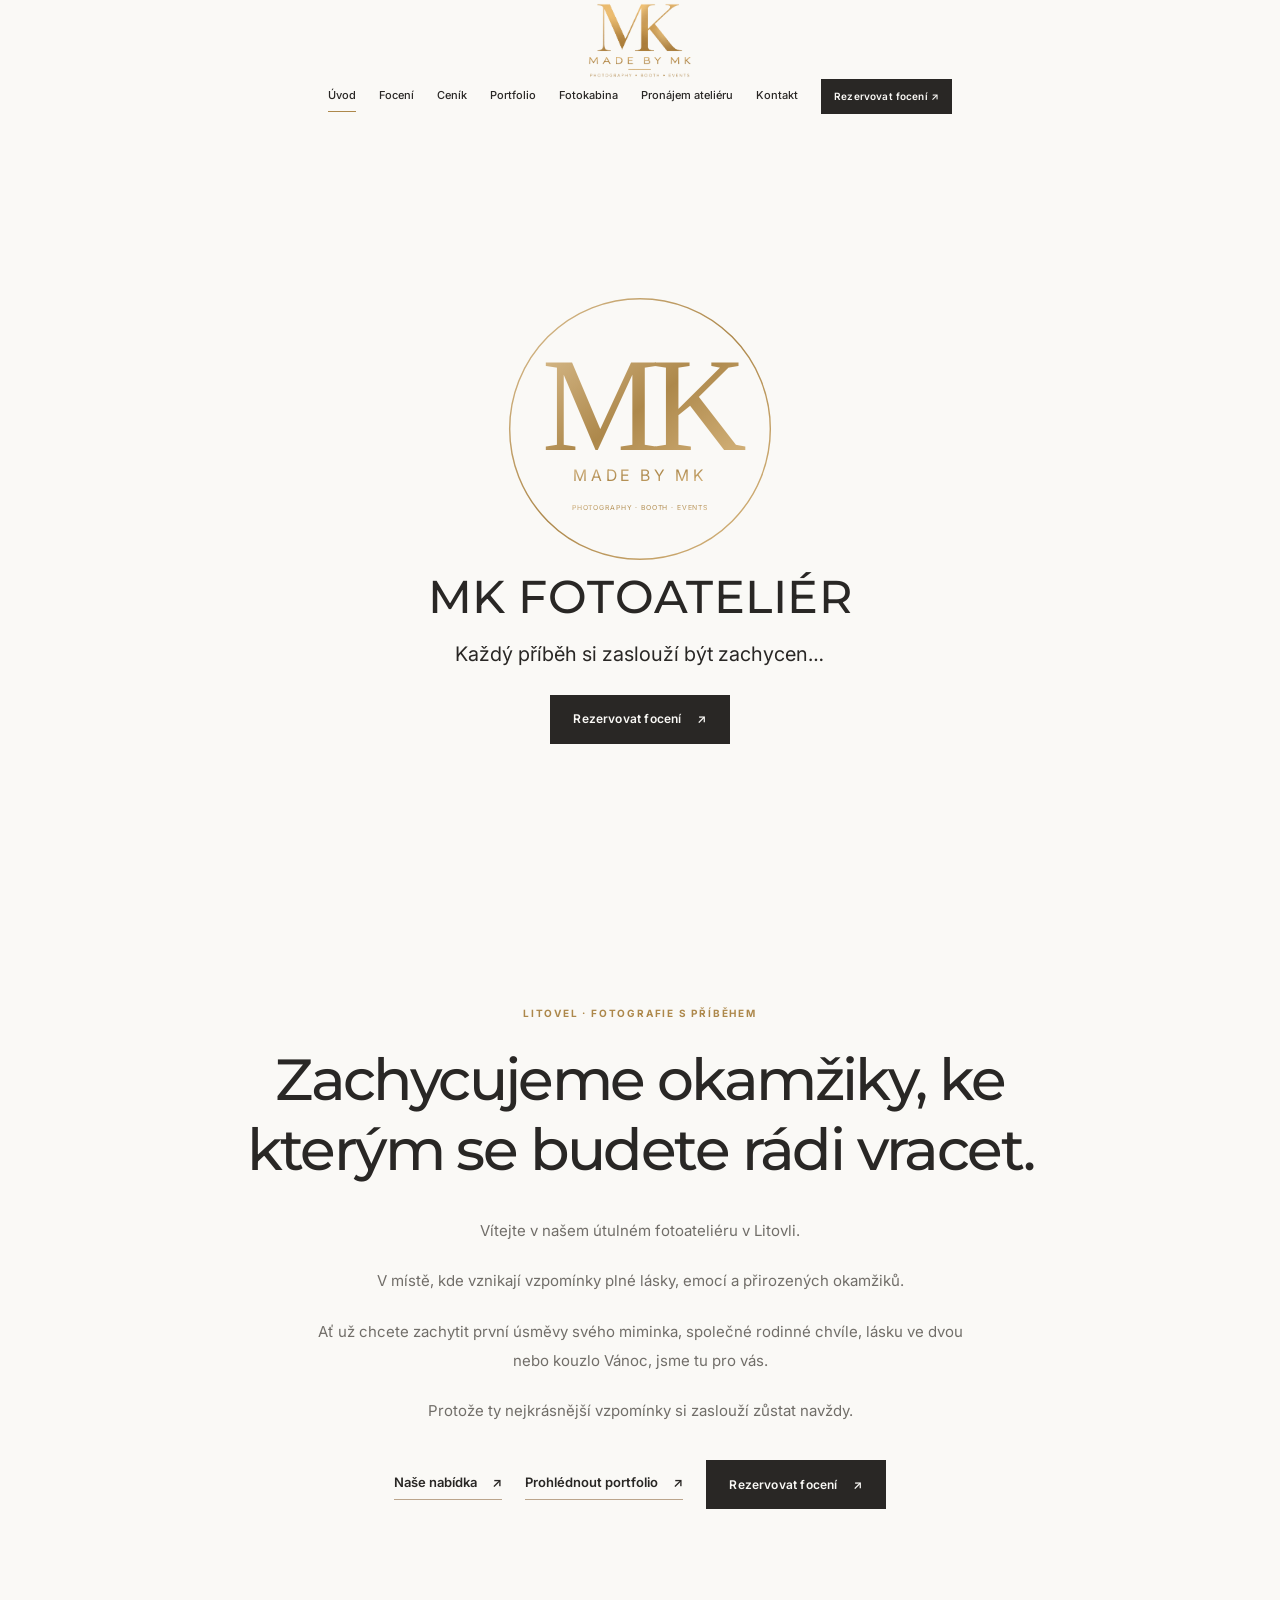
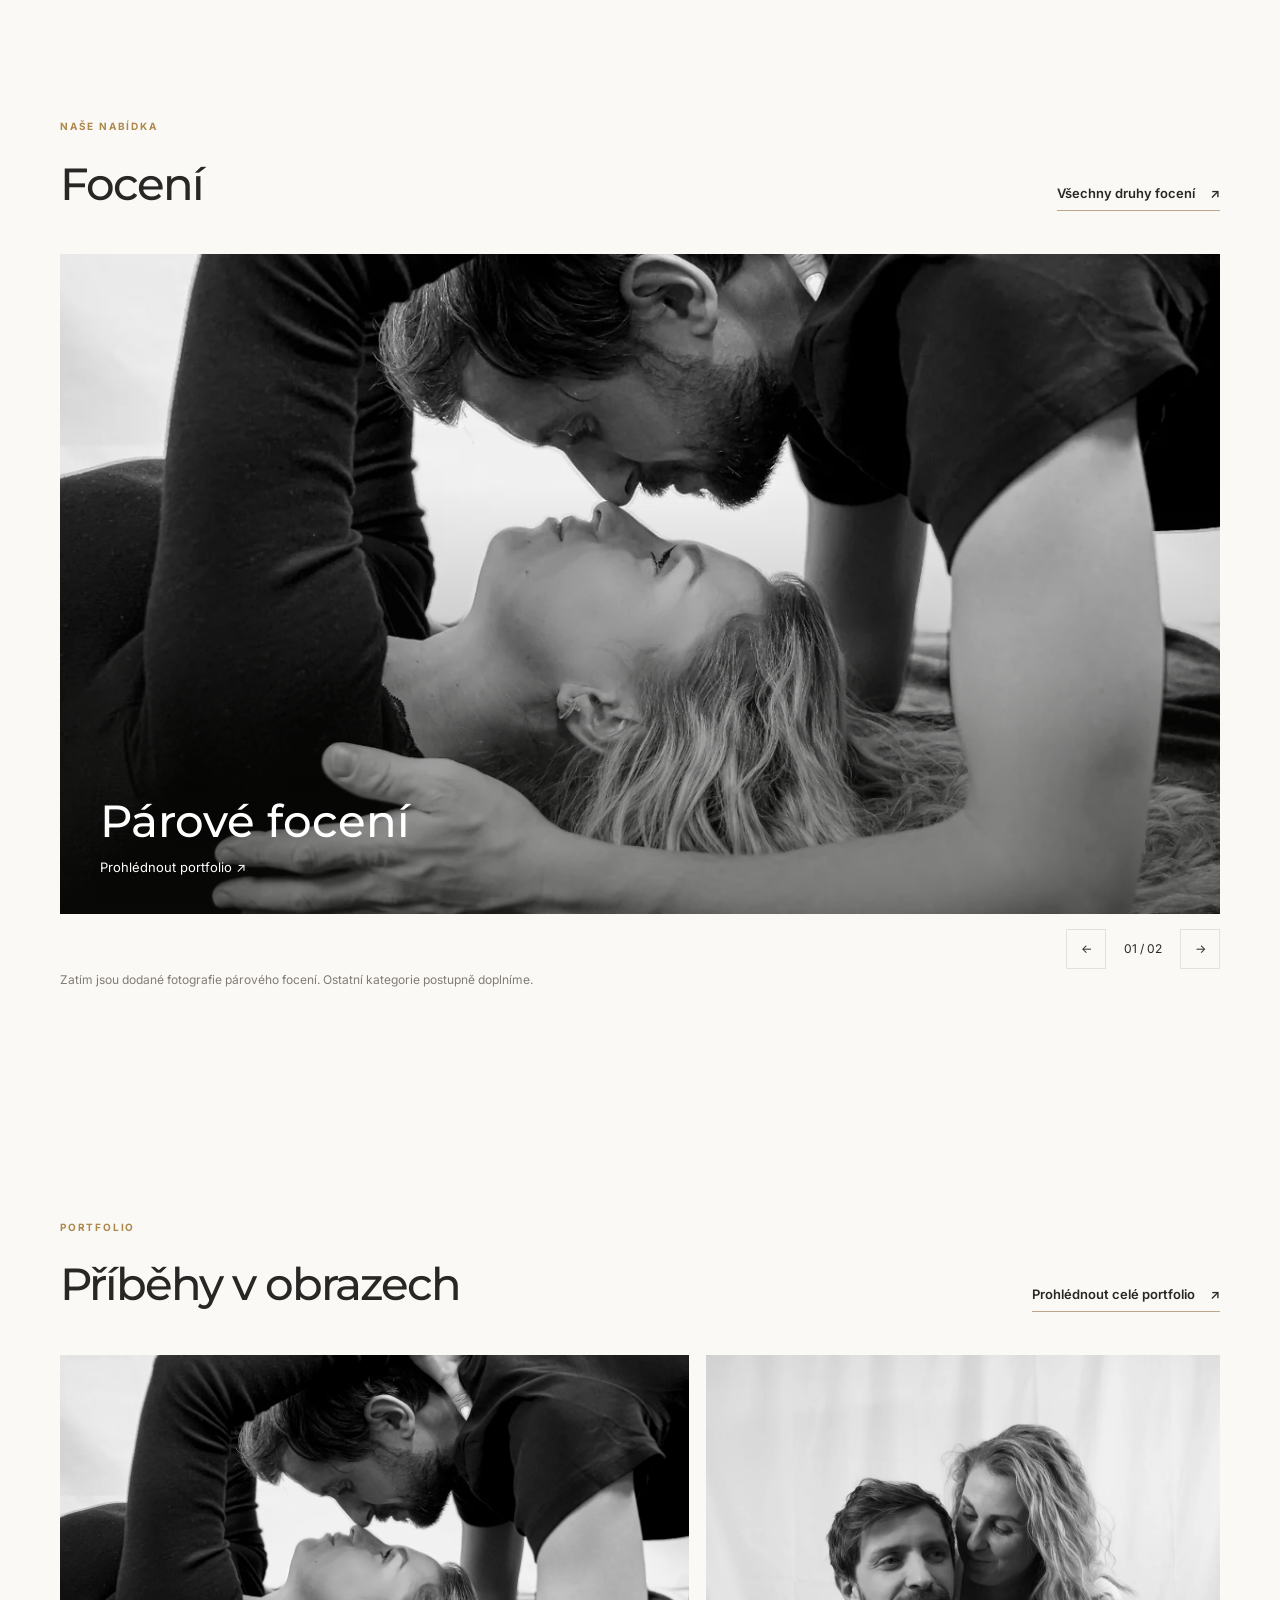
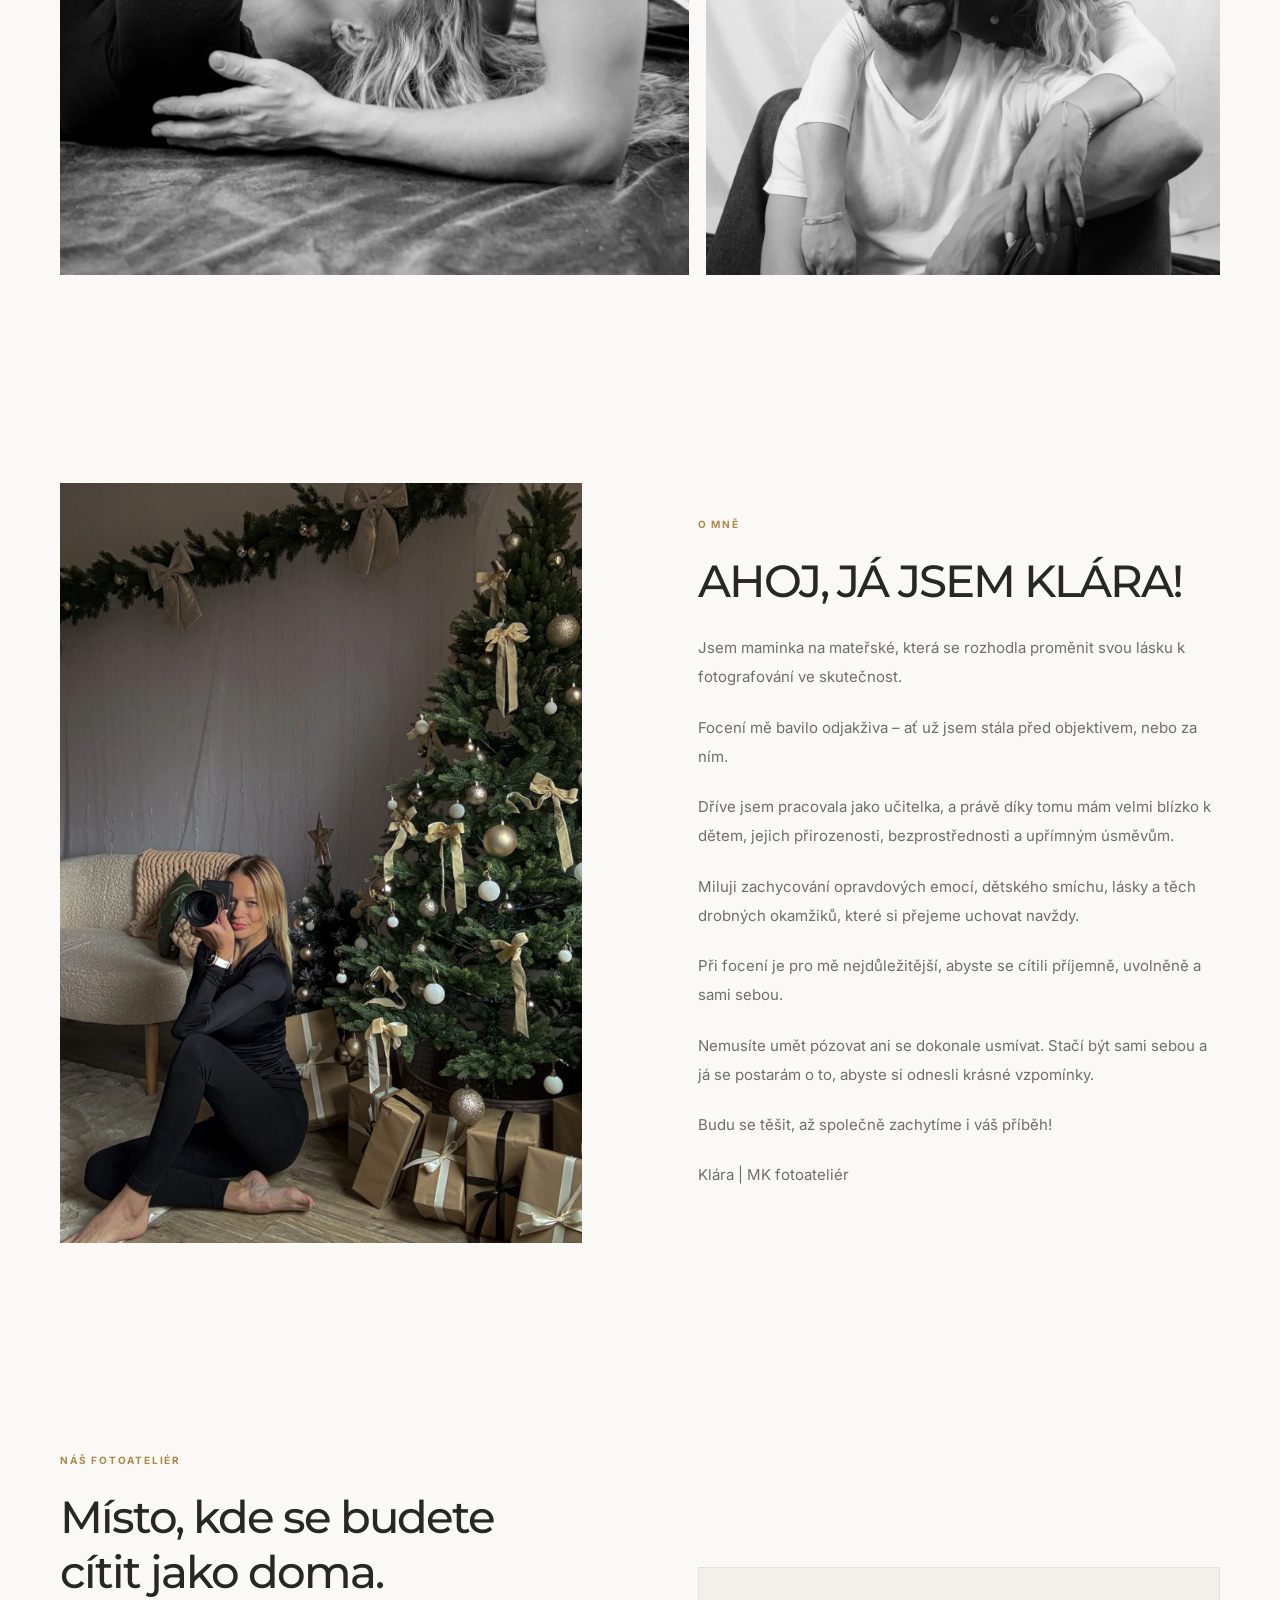
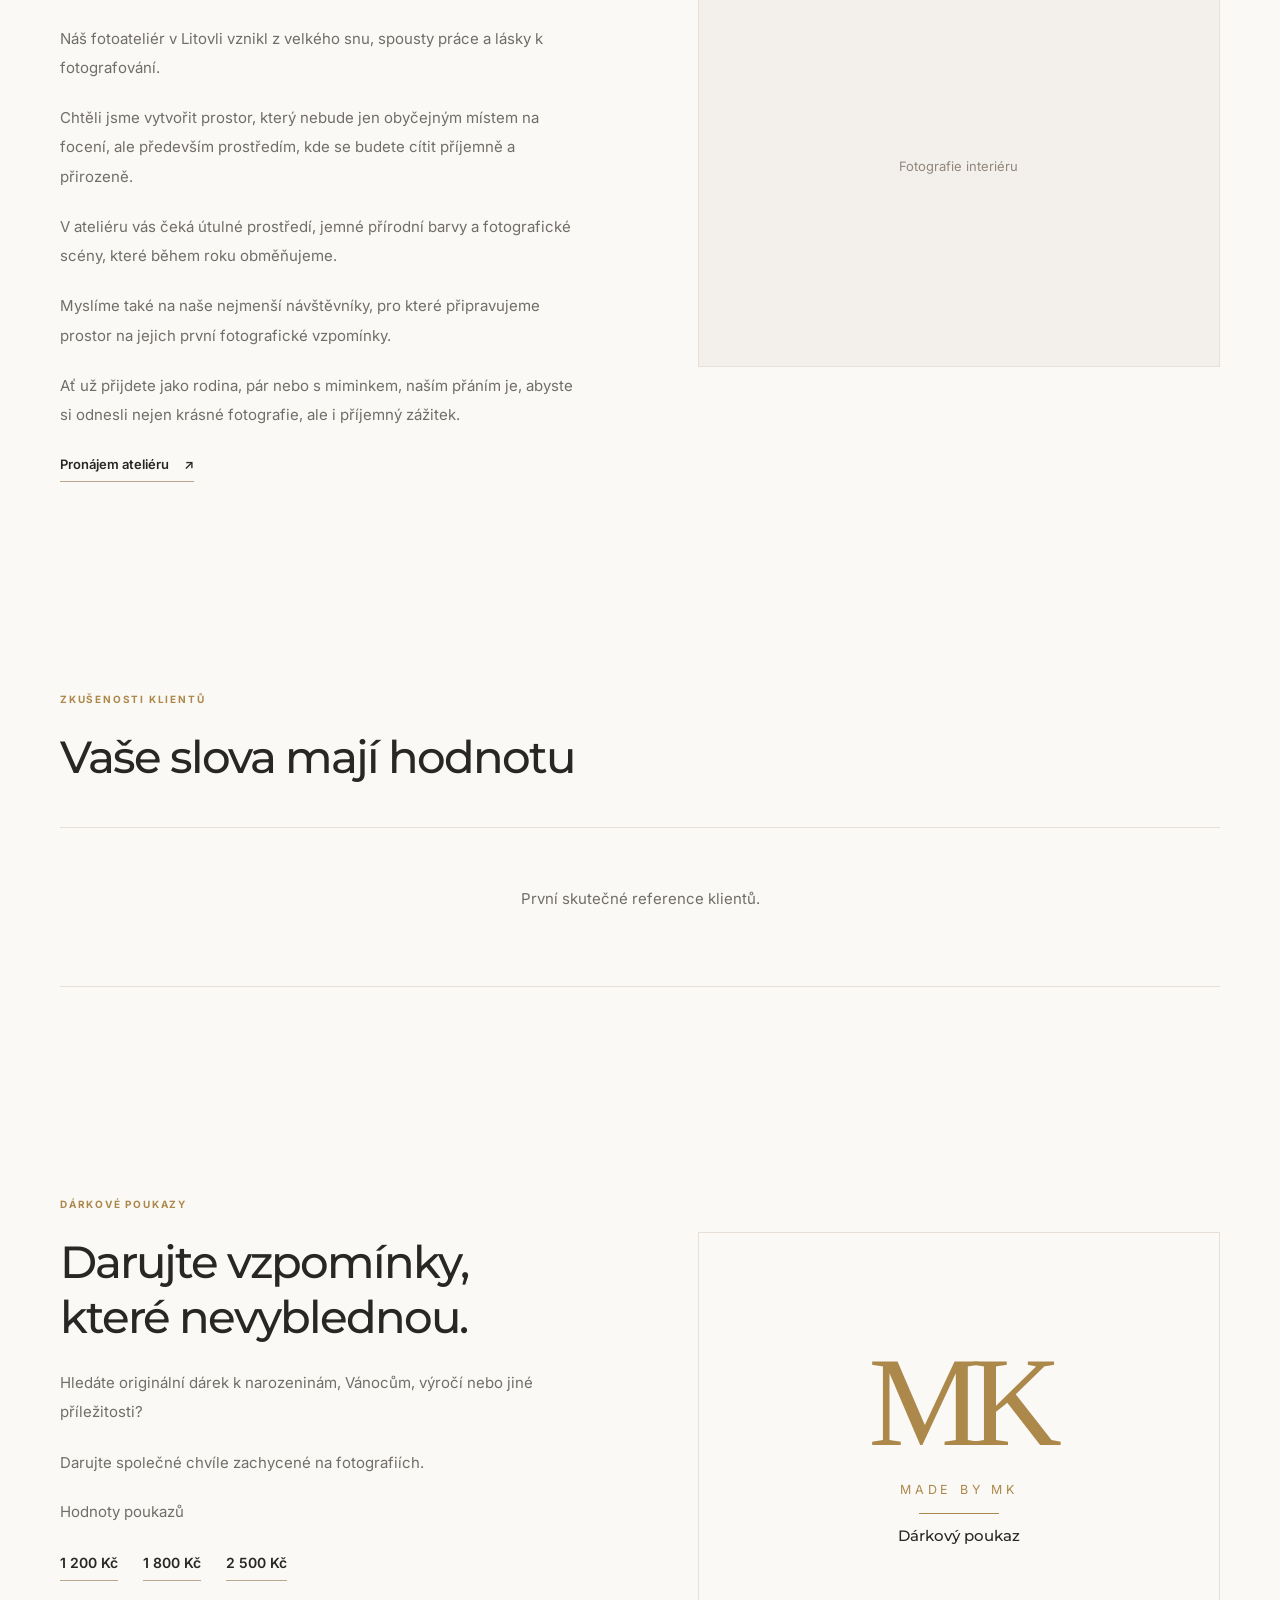
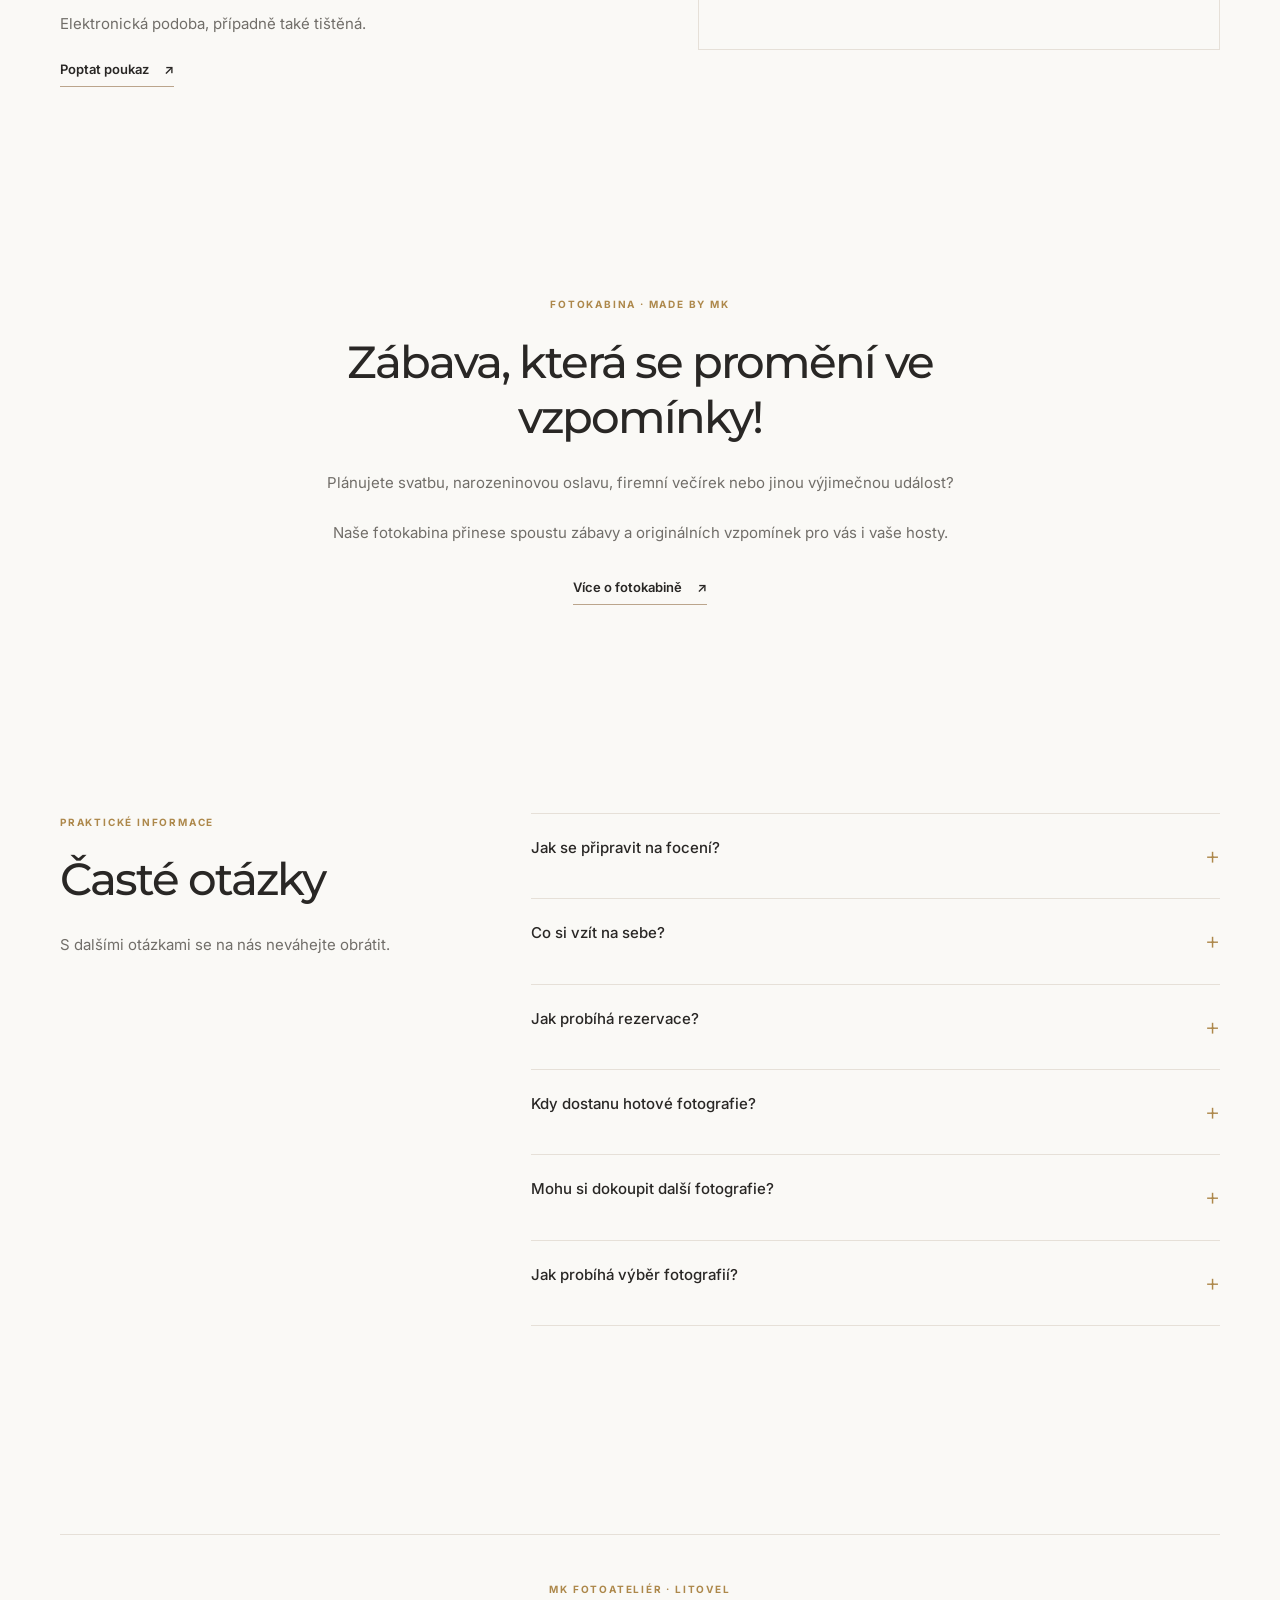
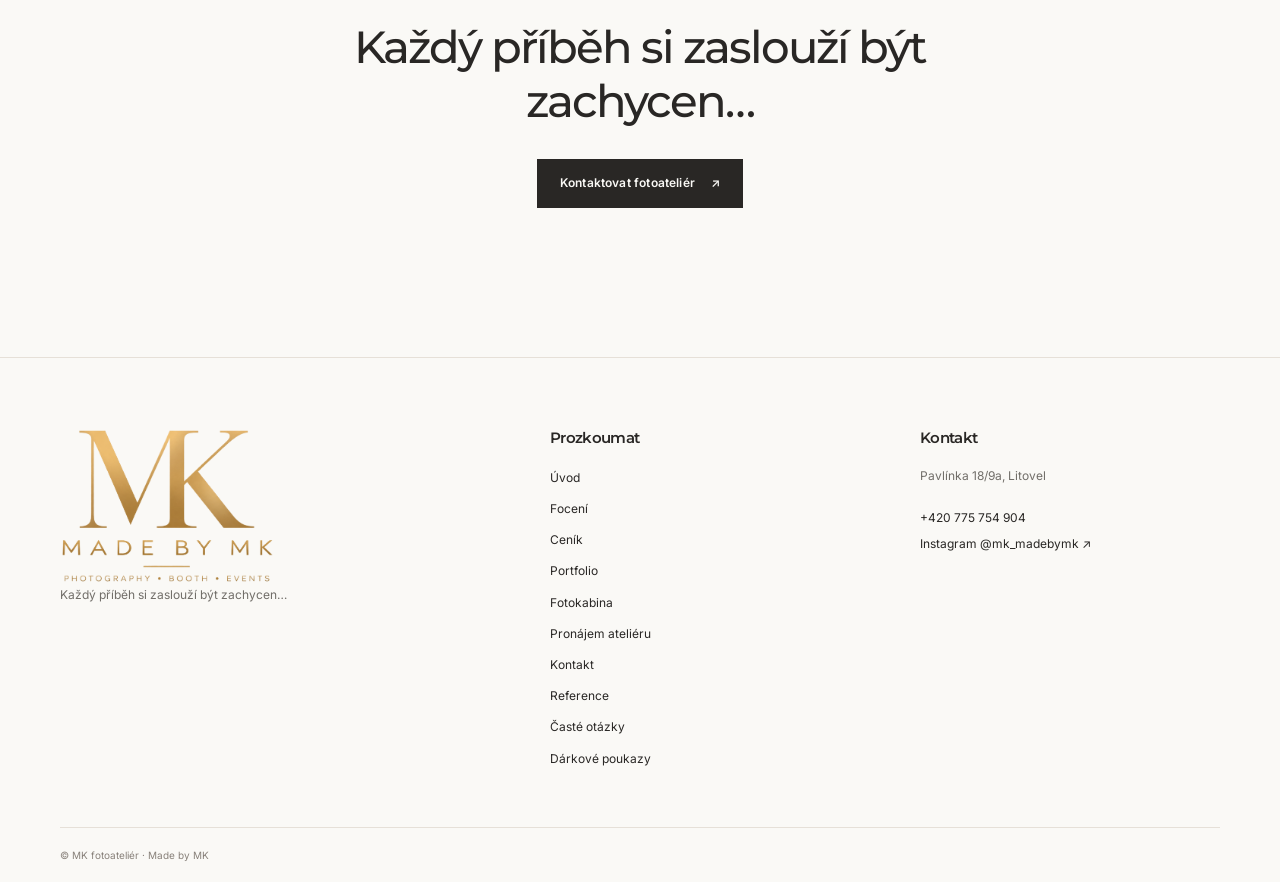
==== commit c1425038: "úpravy" ====
--- a/index.html
+++ b/index.html
@@ -22,7 +22,7 @@
 <text x="200" y="313" text-anchor="middle" font-size="9.5" letter-spacing="1.2" fill="url(#golden)" class="logo-sub">PHOTOGRAPHY · BOOTH · EVENTS</text>
 </svg></div>
 <div class="hero-message"><h1>MK FOTOATELIÉR</h1><p>Každý příběh si zaslouží být zachycen…</p><a class="button" href="kontakt.html#rezervace">Rezervovat focení <span aria-hidden="true">↗</span></a></div></div>
-</section><section class="section"><div class="container intro-editorial"><span class="eyebrow">Litovel · fotografie s příběhem</span><h2>Zachycujeme okamžiky, ke kterým se budete rádi vracet.</h2><div class="longform"><p>Vítejte v našem útulném fotoateliéru v Litovli.</p><p>V místě, kde vznikají vzpomínky plné lásky, emocí a přirozených okamžiků.</p><p>Ať už chcete zachytit první úsměvy svého miminka, společné rodinné chvíle, lásku ve dvou nebo kouzlo Vánoc, jsme tu pro vás.</p><p>Protože ty nejkrásnější vzpomínky si zaslouží zůstat navždy.</p></div><div class="links-row"><a class="text-link" href="foceni.html">Naše nabídka <span aria-hidden="true">↗</span></a><a class="text-link" href="portfolio.html">Prohlédnout portfolio <span aria-hidden="true">↗</span></a><a class="button" href="kontakt.html#rezervace">Rezervovat focení <span aria-hidden="true">↗</span></a></div></div></section><section class="section" id="foceni"><div class="container"><div class="section-top"><div><span class="eyebrow">Naše nabídka</span><h2>Focení</h2></div><a class="text-link" href="foceni.html">Všechny druhy focení <span aria-hidden="true">↗</span></a></div><div class="showcase" data-slideshow><div class="showcase-stage"><a class="showcase-slide" href="portfolio.html#parove-foceni" aria-hidden="false" tabindex="0" data-slide><img src="media/parove-foceni-01.webp" alt="Párové focení – společný okamžik" class="" loading="eager" decoding="async"><span class="slide-shade"></span><span class="slide-label"><strong>Párové focení</strong><small>Prohlédnout portfolio ↗</small></span></a><a class="showcase-slide" href="portfolio.html#parove-foceni" aria-hidden="true" tabindex="-1" data-slide><img src="media/parove-foceni-02.webp" alt="Párové focení – společný portrét" class="" loading="lazy" decoding="async"><span class="slide-shade"></span><span class="slide-label"><strong>Párové focení</strong><small>Prohlédnout portfolio ↗</small></span></a></div><div class="showcase-nav"><button type="button" data-prev aria-label="Předchozí fotografie">←</button><span data-counter>01 / 02</span><button type="button" data-next aria-label="Další fotografie">→</button></div></div><p class="quiet">Zatím jsou dodané fotografie párového focení. Ostatní kategorie postupně doplníme.</p></div></section><section class="section" id="portfolio"><div class="container"><div class="section-top"><div><span class="eyebrow">Portfolio</span><h2>Příběhy v obrazech</h2></div><a class="text-link" href="portfolio.html">Prohlédnout celé portfolio <span aria-hidden="true">↗</span></a></div><div class="mosaic"><a href="portfolio.html#parove-foceni"><img src="media/parove-foceni-01.webp" alt="Párové focení – společný okamžik" class="" loading="lazy" decoding="async"></a><a href="portfolio.html#parove-foceni"><img src="media/parove-foceni-02.webp" alt="Párové focení – společný portrét" class="" loading="lazy" decoding="async"></a></div></div></section><section class="section" id="o-mne"><div class="container about-grid"><div class="about-image"><img src="media/klara-o-mne.webp" alt="Klára s fotoaparátem v ateliéru" class="" loading="lazy" decoding="async"></div><div class="about-copy"><span class="eyebrow">O mně</span><h2>AHOJ, JÁ JSEM KLÁRA!</h2><div class="longform"><p>Jsem maminka na mateřské, která se rozhodla proměnit svou lásku k fotografování ve skutečnost.</p><p>Focení mě bavilo odjakživa – ať už jsem stála před objektivem, nebo za ním.</p><p>Dříve jsem pracovala jako učitelka, a právě díky tomu mám velmi blízko k dětem, jejich přirozenosti, bezprostřednosti a upřímným úsměvům.</p><p>Miluji zachycování opravdových emocí, dětského smíchu, lásky a těch drobných okamžiků, které si přejeme uchovat navždy.</p><p>Při focení je pro mě nejdůležitější, abyste se cítili příjemně, uvolněně a sami sebou.</p><p>Nemusíte umět pózovat ani se dokonale usmívat. Stačí být sami sebou a já se postarám o to, abyste si odnesli krásné vzpomínky.</p><p>Budu se těšit, až společně zachytíme i váš příběh!</p><p>Klára | MK fotoateliér</p></div></div></div></section><section class="section" id="atelier"><div class="container studio-grid"><div><span class="eyebrow">Náš fotoateliér</span><h2>Místo, kde se budete cítit jako doma.</h2><div class="longform"><p>Náš fotoateliér v Litovli vznikl z velkého snu, spousty práce a lásky k fotografování.</p><p>Chtěli jsme vytvořit prostor, který nebude jen obyčejným místem na focení, ale především prostředím, kde se budete cítit příjemně a přirozeně.</p><p>V ateliéru vás čeká útulné prostředí, jemné přírodní barvy a fotografické scény, které během roku obměňujeme.</p><p>Myslíme také na naše nejmenší návštěvníky, pro které připravujeme prostor na jejich první fotografické vzpomínky.</p><p>Ať už přijdete jako rodina, pár nebo s miminkem, naším přáním je, abyste si odnesli nejen krásné fotografie, ale i příjemný zážitek.</p></div><a class="text-link" href="pronajem-atelieru.html">Pronájem ateliéru <span aria-hidden="true">↗</span></a></div><div class="empty-gallery-frame"><span>Fotografie interiéru brzy doplníme.</span></div></div></section><section class="section" id="reference"><div class="container"><div class="section-top"><div><span class="eyebrow">Zkušenosti klientů</span><h2>Vaše slova mají hodnotu</h2></div></div><div class="simple-empty"><p>První skutečné reference klientů zde rádi zveřejníme po jejich dodání.</p></div></div></section><section class="section" id="poukazy"><div class="container voucher-grid"><div><span class="eyebrow">Dárkové poukazy</span><h2>Darujte vzpomínky, které nevyblednou.</h2><div class="longform"><p>Hledáte originální dárek k narozeninám, Vánocům, výročí nebo jiné příležitosti?</p><p>Darujte společné chvíle zachycené na fotografiích.</p></div><p>Hodnoty poukazů</p><div class="voucher-values"><span>1 200 Kč</span><span>1 800 Kč</span><span>2 500 Kč</span></div><p>Elektronická podoba, případně také tištěná.</p><a class="text-link" href="kontakt.html#kontakt">Poptat poukaz <span aria-hidden="true">↗</span></a></div><div class="voucher-art" aria-hidden="true"><span>MK</span><small>MADE BY MK</small><i></i><strong>Dárkový poukaz</strong></div></div></section><section class="section"><div class="container narrow-promo"><span class="eyebrow">Fotokabina · Made by MK</span><h2>Zábava, která se promění ve vzpomínky!</h2><div class="longform"><p>Plánujete svatbu, narozeninovou oslavu, firemní večírek nebo jinou výjimečnou událost?</p><p>Naše fotokabina přinese spoustu zábavy a originálních vzpomínek pro vás i vaše hosty.</p></div><a class="text-link" href="fotokabina.html">Více o fotokabině <span aria-hidden="true">↗</span></a></div></section><section class="section" id="faq"><div class="container faq-grid"><div><span class="eyebrow">Praktické informace</span><h2>Časté otázky</h2><p>S dalšími otázkami se na nás neváhejte obrátit.</p></div><div class="faq-list"><details><summary>Jak se připravit na focení?<span>+</span></summary><p>Odpověď připravujeme.</p></details><details><summary>Co si vzít na sebe?<span>+</span></summary><p>Odpověď připravujeme.</p></details><details><summary>Jak probíhá rezervace?<span>+</span></summary><p>Odpověď připravujeme.</p></details><details><summary>Kdy dostanu hotové fotografie?<span>+</span></summary><p>Odpověď připravujeme.</p></details><details><summary>Mohu si dokoupit další fotografie?<span>+</span></summary><p>Odpověď připravujeme.</p></details><details><summary>Jak probíhá výběr fotografií?<span>+</span></summary><p>Odpověď připravujeme.</p></details></div></div></section><section class="section"><div class="container final-block"><span class="eyebrow">MK fotoateliér · Litovel</span><h2>Každý příběh si zaslouží být zachycen…</h2><a class="button" href="kontakt.html">Kontaktovat fotoateliér <span aria-hidden="true">↗</span></a></div></section></main><footer class="footer"><div class="container footer-cols">
+</section><section class="section"><div class="container intro-editorial"><span class="eyebrow">Litovel · fotografie s příběhem</span><h2>Zachycujeme okamžiky, ke kterým se budete rádi vracet.</h2><div class="longform"><p>Vítejte v našem útulném fotoateliéru v Litovli.</p><p>V místě, kde vznikají vzpomínky plné lásky, emocí a přirozených okamžiků.</p><p>Ať už chcete zachytit první úsměvy svého miminka, společné rodinné chvíle, lásku ve dvou nebo kouzlo Vánoc, jsme tu pro vás.</p><p>Protože ty nejkrásnější vzpomínky si zaslouží zůstat navždy.</p></div><div class="links-row"><a class="text-link" href="foceni.html">Naše nabídka <span aria-hidden="true">↗</span></a><a class="text-link" href="portfolio.html">Prohlédnout portfolio <span aria-hidden="true">↗</span></a><a class="button" href="kontakt.html#rezervace">Rezervovat focení <span aria-hidden="true">↗</span></a></div></div></section><section class="section" id="foceni"><div class="container"><div class="section-top"><div><span class="eyebrow">Naše nabídka</span><h2>Focení</h2></div><a class="text-link" href="foceni.html">Všechny druhy focení <span aria-hidden="true">↗</span></a></div><div class="showcase" data-slideshow><div class="showcase-stage"><a class="showcase-slide" href="portfolio.html#parove-foceni" aria-hidden="false" tabindex="0" data-slide><img src="media/parove-foceni-01.webp" alt="Párové focení – společný okamžik" class="" loading="eager" decoding="async"><span class="slide-shade"></span><span class="slide-label"><strong>Párové focení</strong><small>Prohlédnout portfolio ↗</small></span></a><a class="showcase-slide" href="portfolio.html#parove-foceni" aria-hidden="true" tabindex="-1" data-slide><img src="media/parove-foceni-02.webp" alt="Párové focení – společný portrét" class="" loading="lazy" decoding="async"><span class="slide-shade"></span><span class="slide-label"><strong>Párové focení</strong><small>Prohlédnout portfolio ↗</small></span></a></div><div class="showcase-nav"><button type="button" data-prev aria-label="Předchozí fotografie">←</button><span data-counter>01 / 02</span><button type="button" data-next aria-label="Další fotografie">→</button></div></div><p class="quiet">Zatím jsou dodané fotografie párového focení. Ostatní kategorie postupně doplníme.</p></div></section><section class="section" id="portfolio"><div class="container"><div class="section-top"><div><span class="eyebrow">Portfolio</span><h2>Příběhy v obrazech</h2></div><a class="text-link" href="portfolio.html">Prohlédnout celé portfolio <span aria-hidden="true">↗</span></a></div><div class="mosaic"><a href="portfolio.html#parove-foceni"><img src="media/parove-foceni-01.webp" alt="Párové focení – společný okamžik" class="" loading="lazy" decoding="async"></a><a href="portfolio.html#parove-foceni"><img src="media/parove-foceni-02.webp" alt="Párové focení – společný portrét" class="" loading="lazy" decoding="async"></a></div></div></section><section class="section" id="o-mne"><div class="container about-grid"><div class="about-image"><img src="media/klara-o-mne.webp" alt="Klára s fotoaparátem v ateliéru" class="" loading="lazy" decoding="async"></div><div class="about-copy"><span class="eyebrow">O mně</span><h2>AHOJ, JÁ JSEM KLÁRA!</h2><div class="longform"><p>Jsem maminka na mateřské, která se rozhodla proměnit svou lásku k fotografování ve skutečnost.</p><p>Focení mě bavilo odjakživa – ať už jsem stála před objektivem, nebo za ním.</p><p>Dříve jsem pracovala jako učitelka, a právě díky tomu mám velmi blízko k dětem, jejich přirozenosti, bezprostřednosti a upřímným úsměvům.</p><p>Miluji zachycování opravdových emocí, dětského smíchu, lásky a těch drobných okamžiků, které si přejeme uchovat navždy.</p><p>Při focení je pro mě nejdůležitější, abyste se cítili příjemně, uvolněně a sami sebou.</p><p>Nemusíte umět pózovat ani se dokonale usmívat. Stačí být sami sebou a já se postarám o to, abyste si odnesli krásné vzpomínky.</p><p>Budu se těšit, až společně zachytíme i váš příběh!</p><p>Klára | MK fotoateliér</p></div></div></div></section><section class="section" id="atelier"><div class="container studio-grid"><div><span class="eyebrow">Náš fotoateliér</span><h2>Místo, kde se budete cítit jako doma.</h2><div class="longform"><p>Náš fotoateliér v Litovli vznikl z velkého snu, spousty práce a lásky k fotografování.</p><p>Chtěli jsme vytvořit prostor, který nebude jen obyčejným místem na focení, ale především prostředím, kde se budete cítit příjemně a přirozeně.</p><p>V ateliéru vás čeká útulné prostředí, jemné přírodní barvy a fotografické scény, které během roku obměňujeme.</p><p>Myslíme také na naše nejmenší návštěvníky, pro které připravujeme prostor na jejich první fotografické vzpomínky.</p><p>Ať už přijdete jako rodina, pár nebo s miminkem, naším přáním je, abyste si odnesli nejen krásné fotografie, ale i příjemný zážitek.</p></div><a class="text-link" href="pronajem-atelieru.html">Pronájem ateliéru <span aria-hidden="true">↗</span></a></div><div class="empty-gallery-frame"><span>Fotografie interiéru</span></div></div></section><section class="section" id="reference"><div class="container"><div class="section-top"><div><span class="eyebrow">Zkušenosti klientů</span><h2>Vaše slova mají hodnotu</h2></div></div><div class="simple-empty"><p>První skutečné reference klientů.</p></div></div></section><section class="section" id="poukazy"><div class="container voucher-grid"><div><span class="eyebrow">Dárkové poukazy</span><h2>Darujte vzpomínky, které nevyblednou.</h2><div class="longform"><p>Hledáte originální dárek k narozeninám, Vánocům, výročí nebo jiné příležitosti?</p><p>Darujte společné chvíle zachycené na fotografiích.</p></div><p>Hodnoty poukazů</p><div class="voucher-values"><span>1 200 Kč</span><span>1 800 Kč</span><span>2 500 Kč</span></div><p>Elektronická podoba, případně také tištěná.</p><a class="text-link" href="kontakt.html#kontakt">Poptat poukaz <span aria-hidden="true">↗</span></a></div><div class="voucher-art" aria-hidden="true"><span>MK</span><small>MADE BY MK</small><i></i><strong>Dárkový poukaz</strong></div></div></section><section class="section"><div class="container narrow-promo"><span class="eyebrow">Fotokabina · Made by MK</span><h2>Zábava, která se promění ve vzpomínky!</h2><div class="longform"><p>Plánujete svatbu, narozeninovou oslavu, firemní večírek nebo jinou výjimečnou událost?</p><p>Naše fotokabina přinese spoustu zábavy a originálních vzpomínek pro vás i vaše hosty.</p></div><a class="text-link" href="fotokabina.html">Více o fotokabině <span aria-hidden="true">↗</span></a></div></section><section class="section" id="faq"><div class="container faq-grid"><div><span class="eyebrow">Praktické informace</span><h2>Časté otázky</h2><p>S dalšími otázkami se na nás neváhejte obrátit.</p></div><div class="faq-list"><details><summary>Jak se připravit na focení?<span>+</span></summary><p>Odpověď připravujeme.</p></details><details><summary>Co si vzít na sebe?<span>+</span></summary><p>Odpověď připravujeme.</p></details><details><summary>Jak probíhá rezervace?<span>+</span></summary><p>Doplnit odpovědi.</p></details><details><summary>Kdy dostanu hotové fotografie?<span>+</span></summary><p>doplnit odpovědi.</p></details><details><summary>Mohu si dokoupit další fotografie?<span>+</span></summary><p>Doplmit odpovědi.</p></details><details><summary>Jak probíhá výběr fotografií?<span>+</span></summary><p>doplnit odpovědi.</p></details></div></div></section><section class="section"><div class="container final-block"><span class="eyebrow">MK fotoateliér · Litovel</span><h2>Každý příběh si zaslouží být zachycen…</h2><a class="button" href="kontakt.html">Kontaktovat fotoateliér <span aria-hidden="true">↗</span></a></div></section></main><footer class="footer"><div class="container footer-cols">
 <div><a class="footer-brand" href="index.html"><img src="media/logo-mk-bez-kruhu.webp" alt="MK Made by MK" class="footer-brand-image" loading="lazy" decoding="async"></a><p>Každý příběh si zaslouží být zachycen…</p></div>
 <div><h2>Prozkoumat</h2><div class="footer-links"><a href="index.html">Úvod</a><a href="foceni.html">Focení</a><a href="cenik.html">Ceník</a><a href="portfolio.html">Portfolio</a><a href="fotokabina.html">Fotokabina</a><a href="pronajem-atelieru.html">Pronájem ateliéru</a><a href="kontakt.html">Kontakt</a><a href="index.html#reference">Reference</a><a href="index.html#faq">Časté otázky</a><a href="index.html#poukazy">Dárkové poukazy</a></div></div>
 <div><h2>Kontakt</h2><p>Pavlínka 18/9a, Litovel</p><a href="tel:+420775754904">+420 775 754 904</a><a href="https://www.instagram.com/mk_madebymk/" target="_blank" rel="noopener noreferrer">Instagram @mk_madebymk ↗</a></div>
